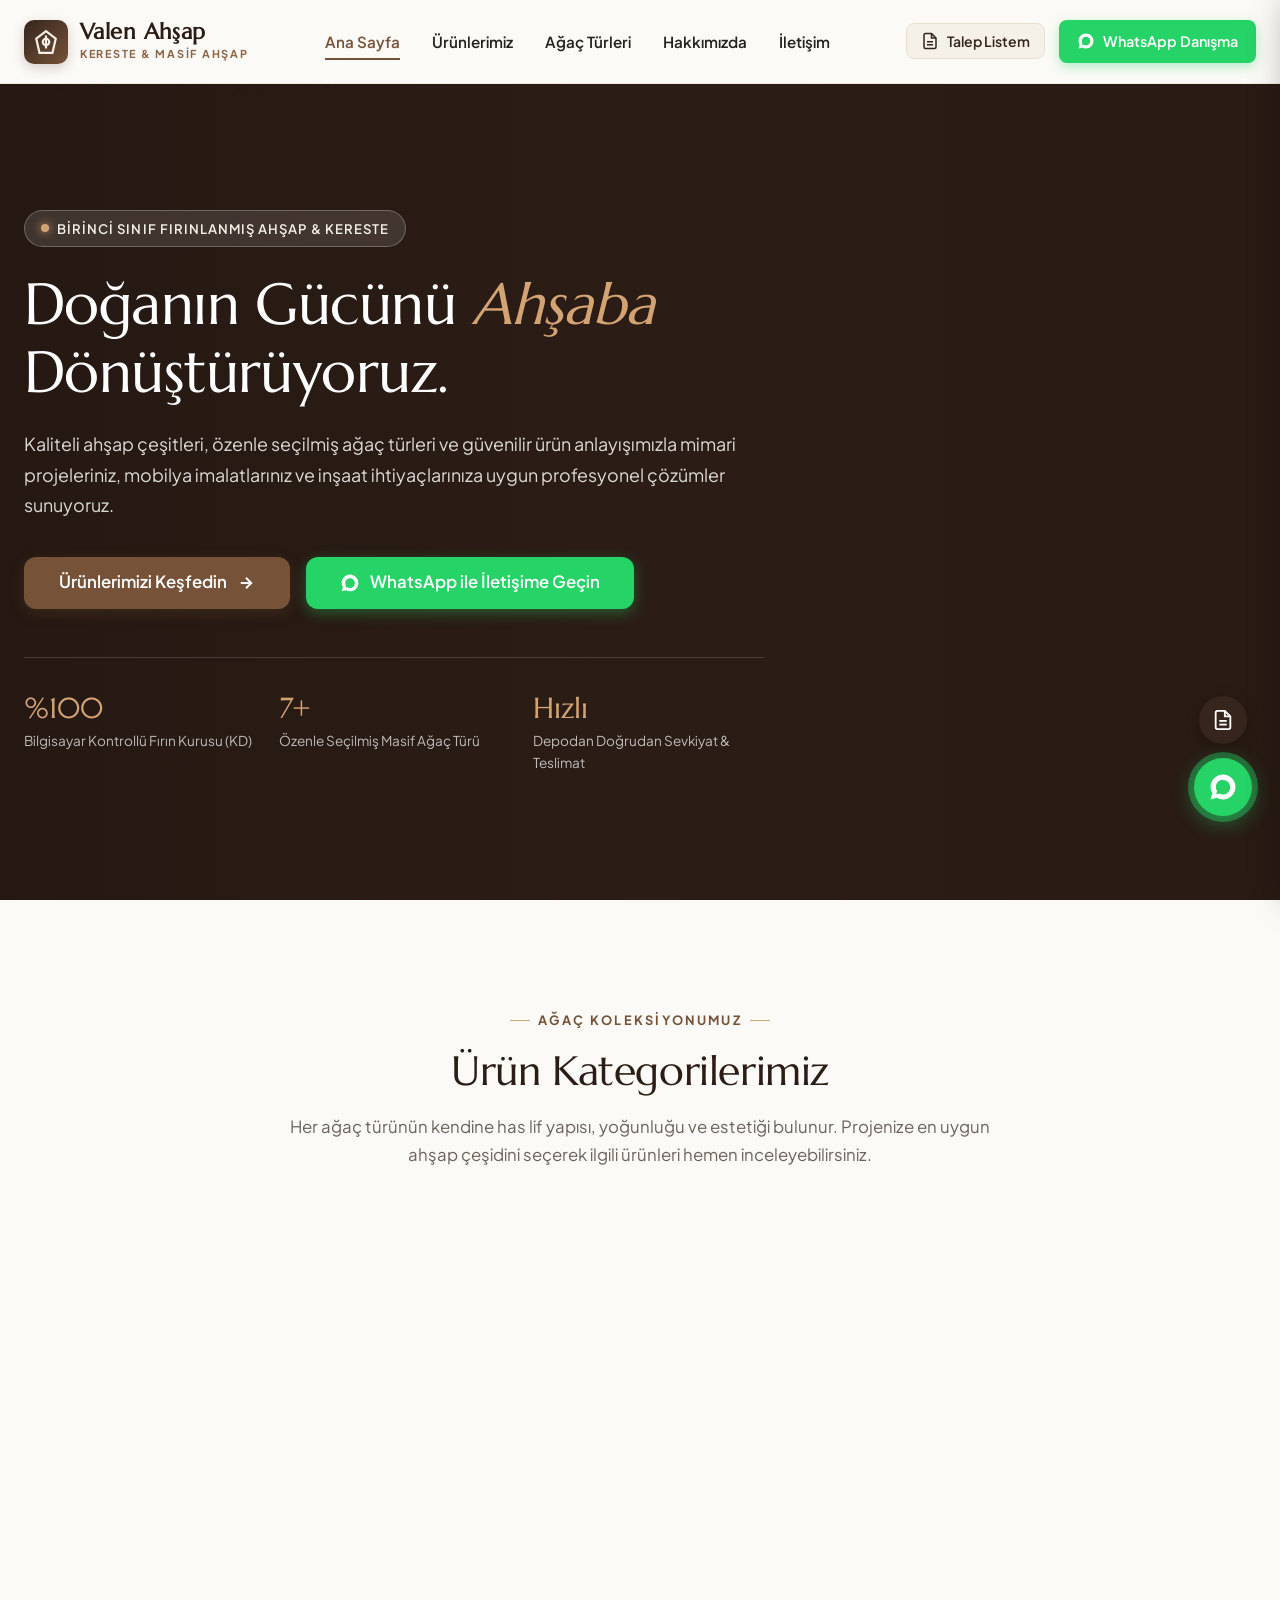
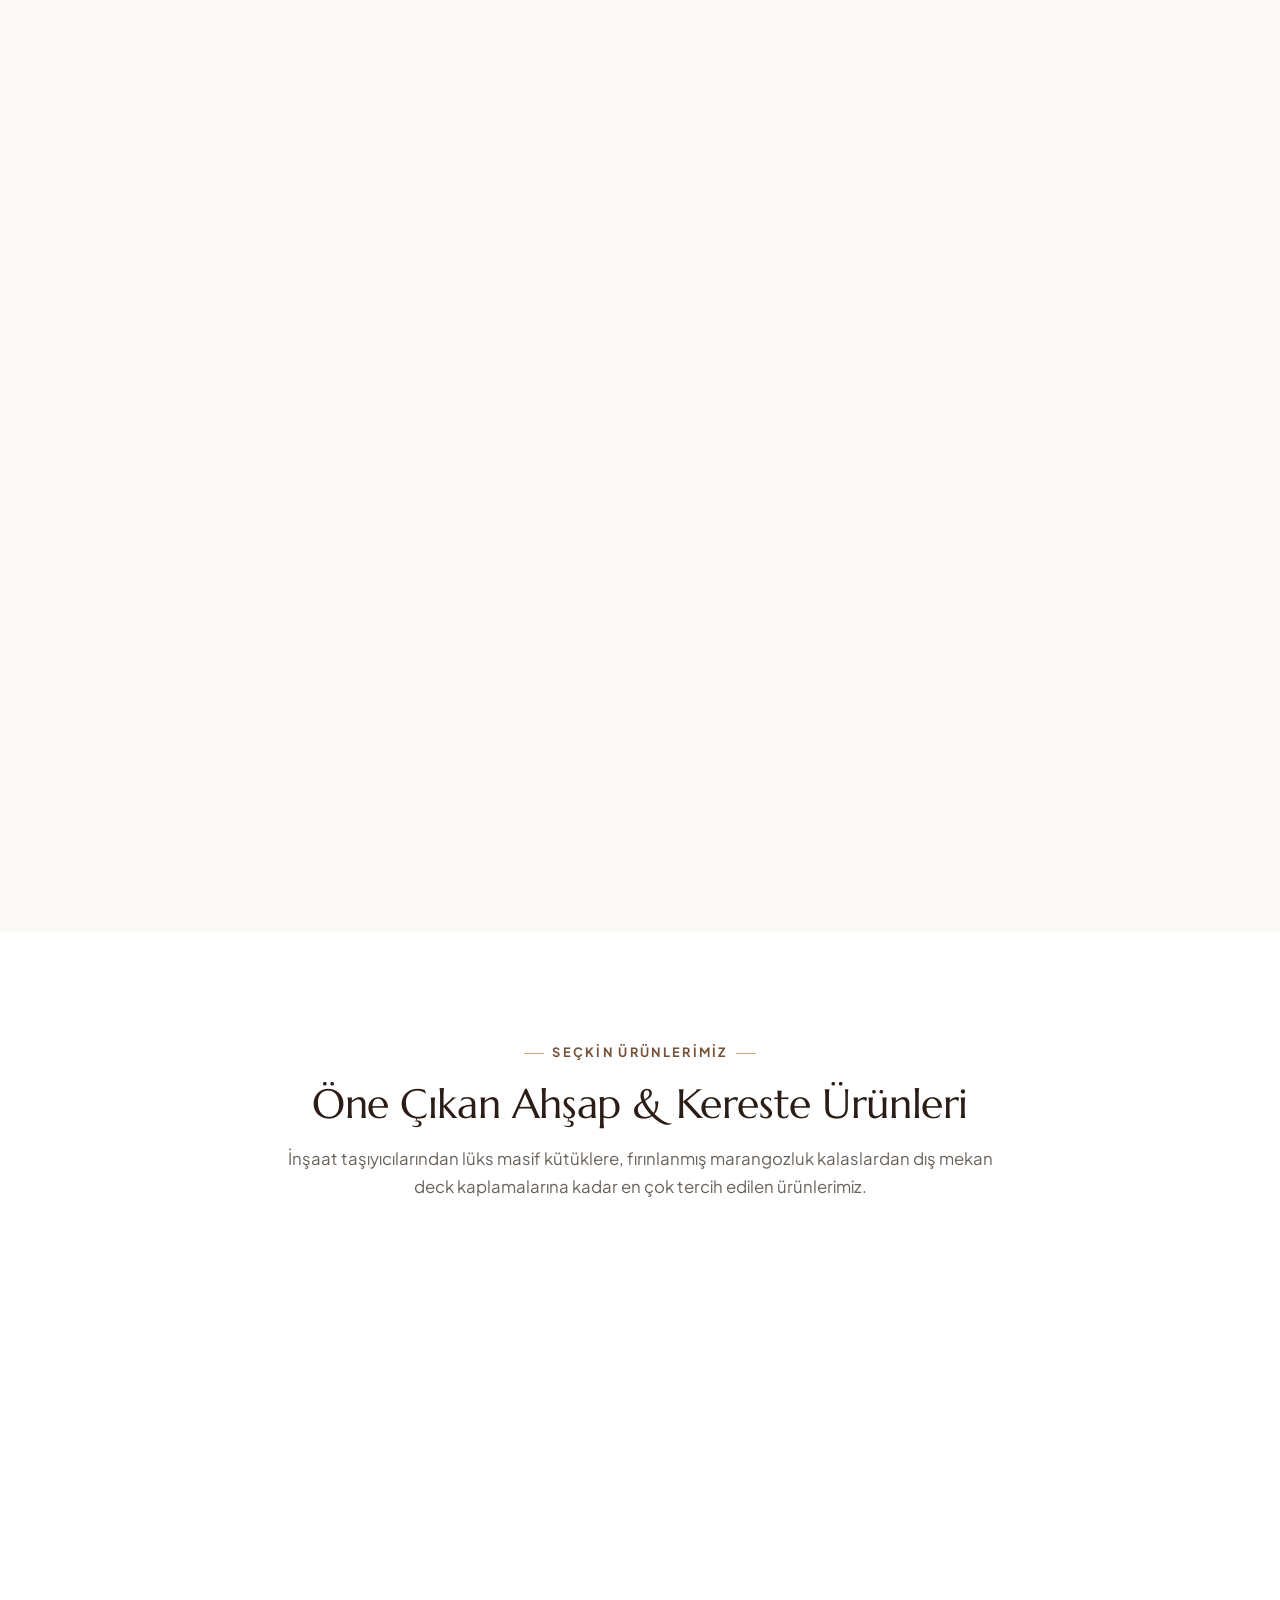
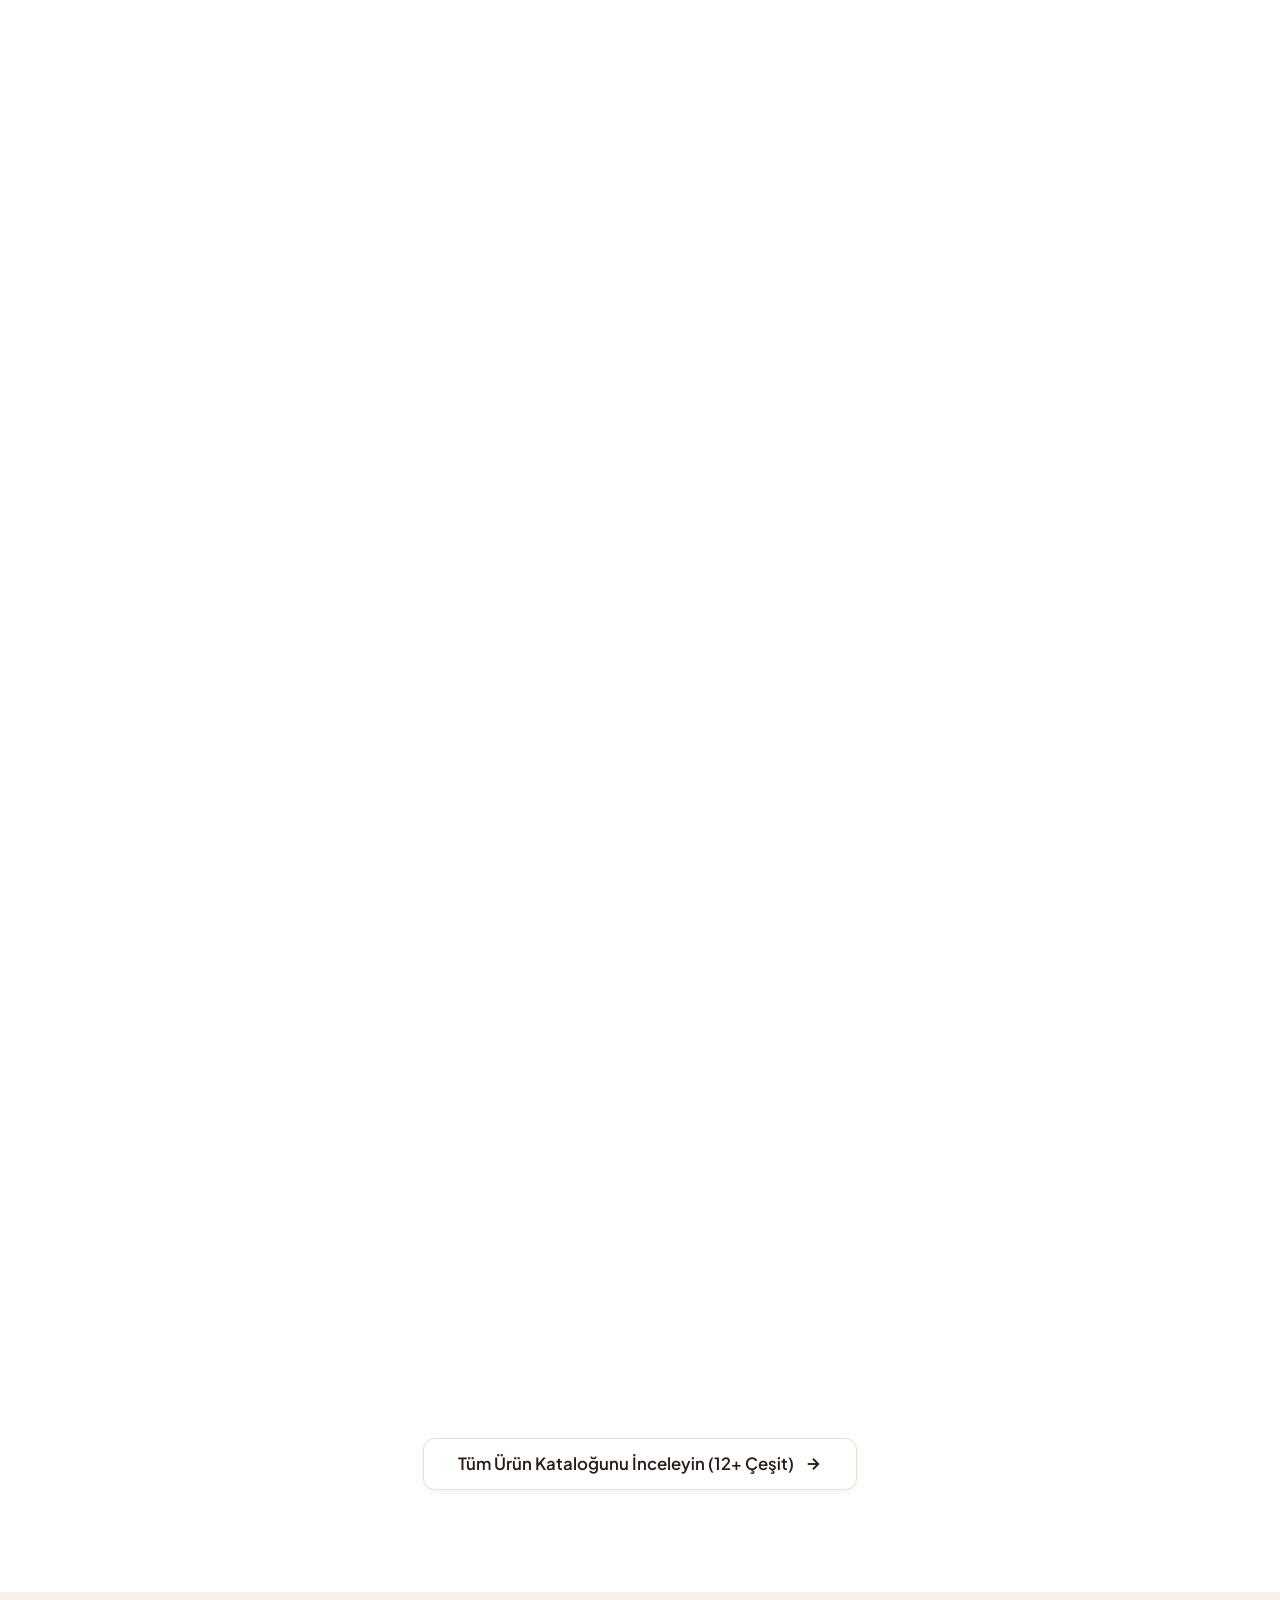
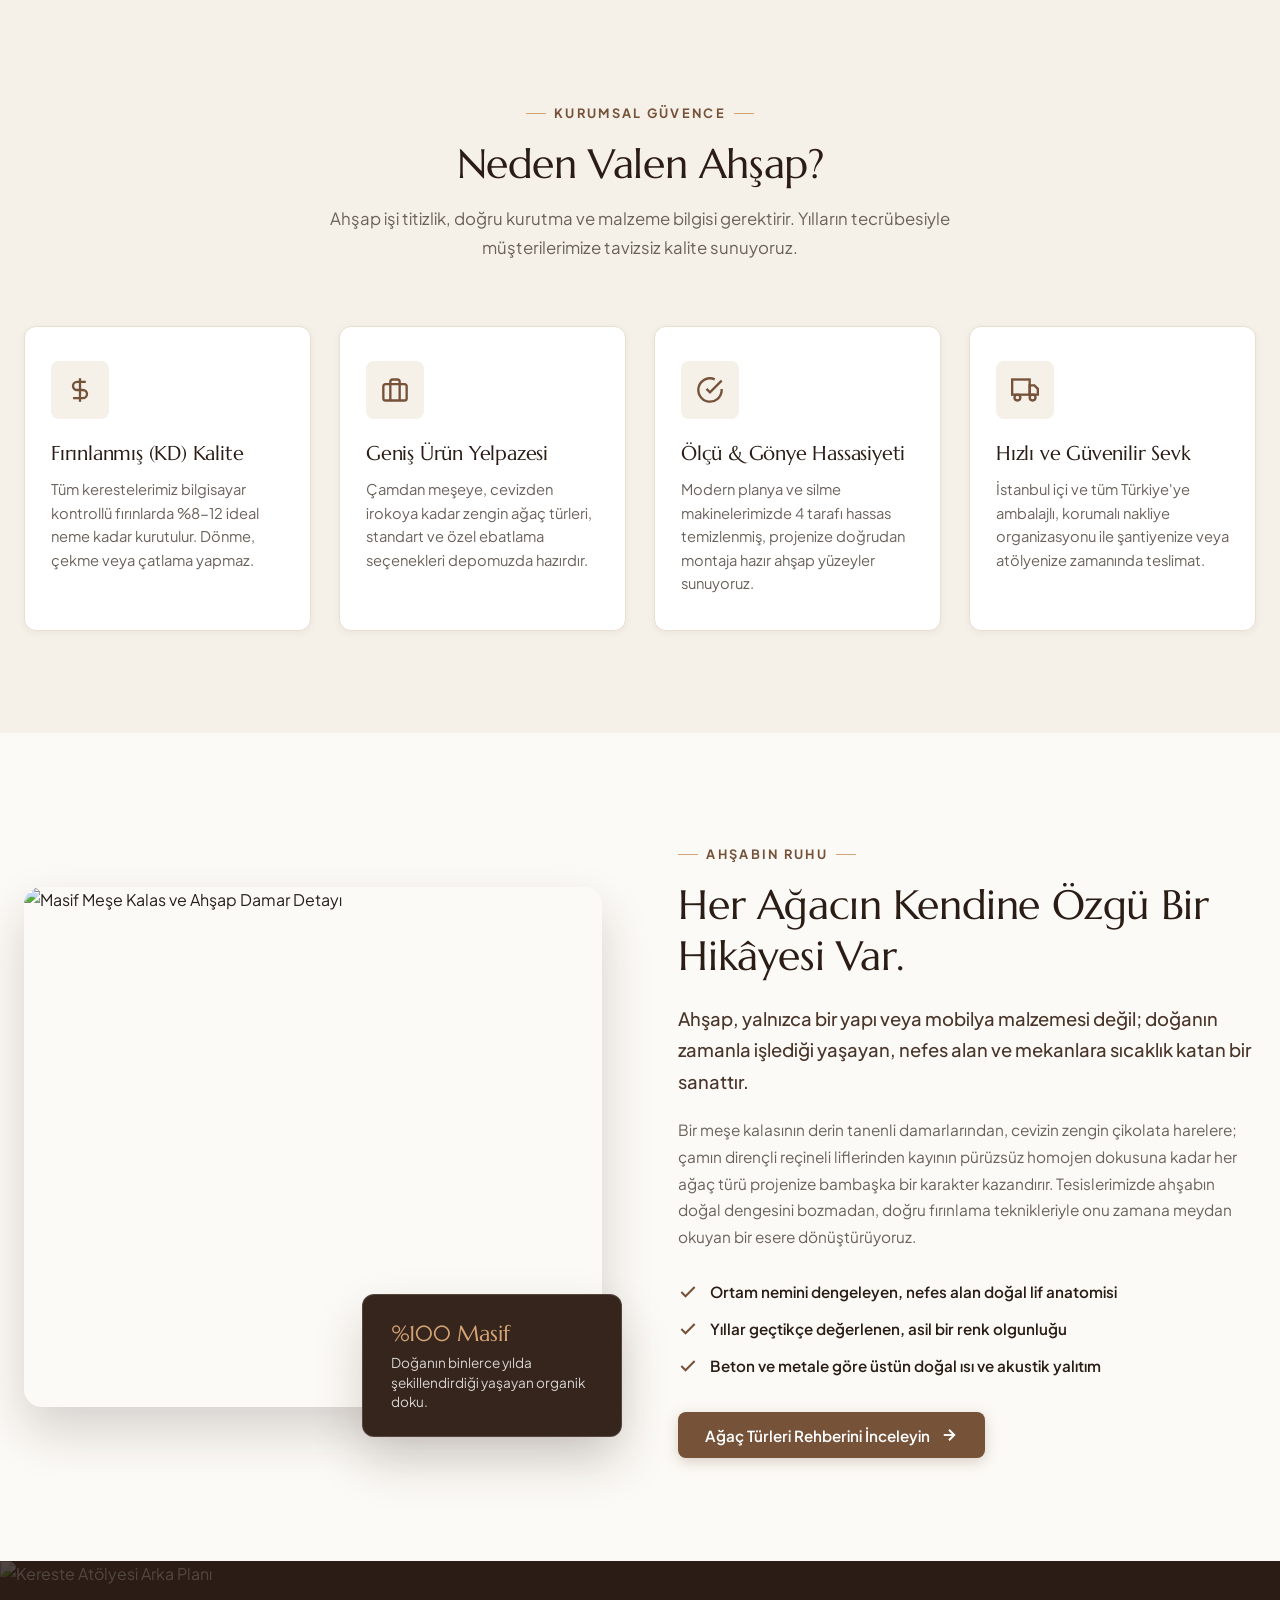
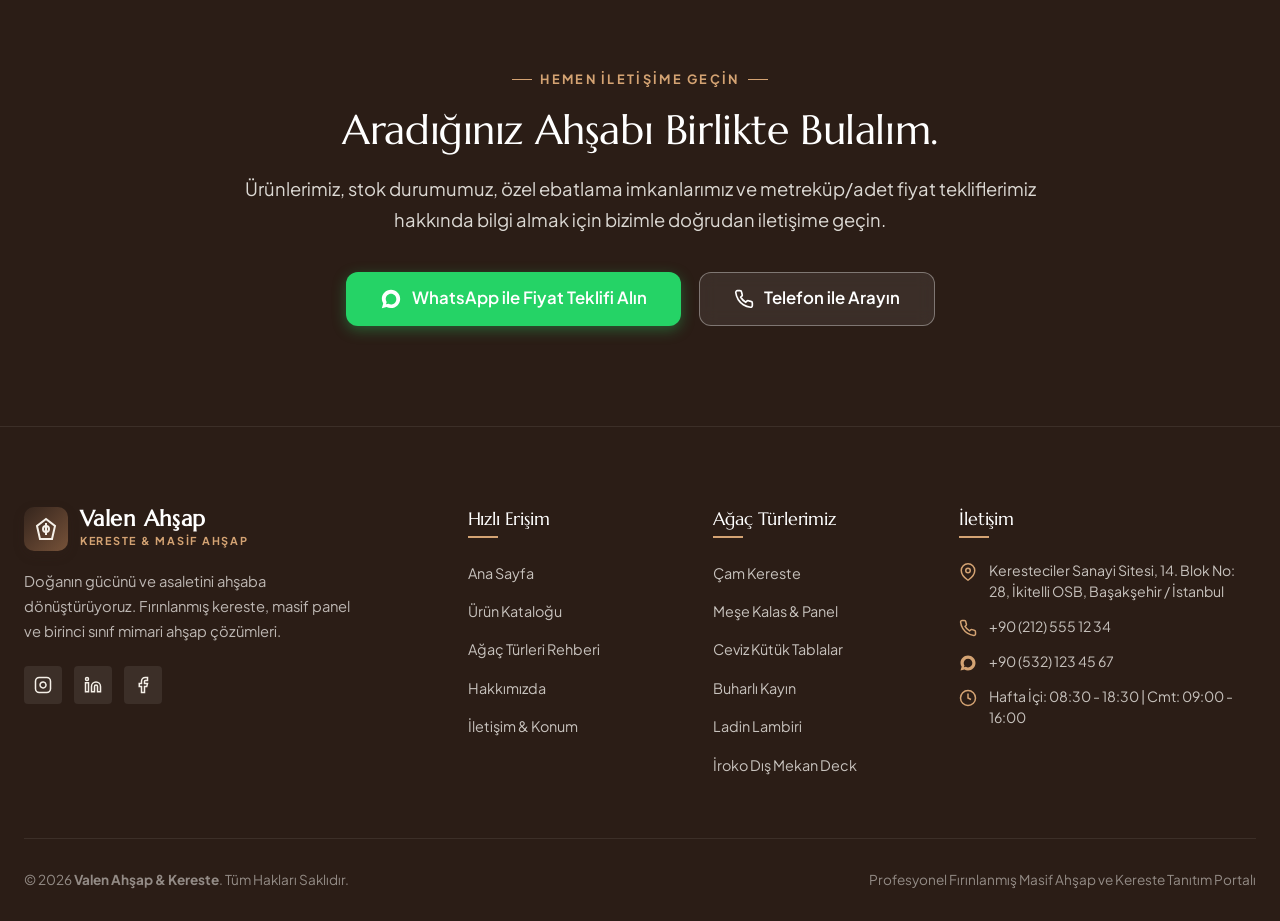
==== index.html @ 67af4379 "Add files via upload" ====
<!DOCTYPE html>
<html lang="tr">
<head>
  <meta charset="UTF-8" />
  <meta name="viewport" content="width=device-width, initial-scale=1.0" />
  <meta http-equiv="X-UA-Compatible" content="ie=edge" />

  <!-- SEO Meta Etiketleri -->
  <title>Valen Ahşap & Kereste | Fırınlanmış Kereste, Masif Panel ve Kalas Ürünleri</title>
  <meta name="description" content="Doğanın gücünü ahşaba dönüştürüyoruz. Birinci sınıf fırınlanmış çam, meşe, ceviz, kayın, gürgen ve ladin kereste çeşitleri, masif panel ve dış mekan deck ahşapları." />
  <meta name="keywords" content="kereste, ahşap, masif panel, çam kereste 5x10, meşe kalas, ceviz kütük, kayın kereste, ladin lambiri, iroko deck, fırınlanmış kereste" />
  <meta name="author" content="Valen Ahşap & Kereste" />
  <meta name="robots" content="index, follow" />
  <link rel="canonical" href="https://www.valenahsap.com/index.html" />

  <!-- Open Graph / Sosyal Medya -->
  <meta property="og:type" content="website" />
  <meta property="og:title" content="Valen Ahşap & Kereste | Profesyonel Ahşap ve Kereste Çözümleri" />
  <meta property="og:description" content="Kaliteli ahşap çeşitleri, özenle seçilmiş ağaç türleri ve güvenilir fırınlanmış kereste ürünlerimizle projelerinize değer katıyoruz." />
  <meta property="og:image" content="https://images.unsplash.com/photo-1546484396-fb3fc6f95f98?auto=format&fit=crop&w=1200&q=80" />
  <meta property="og:url" content="https://www.valenahsap.com/index.html" />
  <meta property="og:locale" content="tr_TR" />

  <!-- CSS Dosyaları -->
  <link rel="stylesheet" href="assets/css/style.css" />
  <link rel="stylesheet" href="assets/css/responsive.css" />

  <!-- Schema.org Yapısal Veri (LocalBusiness) -->
  <script type="application/ld+json">
  {
    "@context": "https://schema.org",
    "@type": "HomeAndConstructionBusiness",
    "name": "Valen Ahşap & Kereste",
    "description": "Profesyonel fırınlanmış kereste, masif panel, kütük plaka ve yapı ahşabı tedarikçisi.",
    "telephone": "+902125551234",
    "address": {
      "@type": "PostalAddress",
      "streetAddress": "Keresteciler Sanayi Sitesi, 14. Blok No: 28",
      "addressLocality": "Başakşehir",
      "addressRegion": "İstanbul",
      "postalCode": "34490",
      "addressCountry": "TR"
    },
    "openingHoursSpecification": [
      {
        "@type": "OpeningHoursSpecification",
        "dayOfWeek": ["Monday", "Tuesday", "Wednesday", "Thursday", "Friday"],
        "opens": "08:30",
        "closes": "18:30"
      },
      {
        "@type": "OpeningHoursSpecification",
        "dayOfWeek": "Saturday",
        "opens": "09:00",
        "closes": "16:00"
      }
    ],
    "priceRange": "$$"
  }
  </script>
</head>
<body>

  <!-- ==============================================================================
       ÜST GEZİNME ÇUBUĞU (HEADER & NAV)
       ============================================================================== -->
  <header class="site-header" id="site-header">
    <div class="site-container header-inner">
      
      <!-- Marka Logosu & Adı -->
      <a href="index.html" class="brand-logo-link" title="Valen Ahşap & Kereste Ana Sayfa">
        <div class="brand-icon-wrapper">
          <!-- Ahşap Halka & Ağaç Vektör Simgesi -->
          <svg width="26" height="26" viewBox="0 0 24 24" fill="none" stroke="currentColor" stroke-width="2">
            <path d="M12 2L3 9l3 13h12l3-13z"/>
            <path d="M12 6v12"/>
            <circle cx="12" cy="12" r="3"/>
          </svg>
        </div>
        <div class="brand-text-block">
          <span class="brand-title" data-config="brandShortName">Valen Ahşap</span>
          <span class="brand-subtitle">Kereste & Masif Ahşap</span>
        </div>
      </a>

      <!-- Masaüstü Menü -->
      <nav class="desktop-nav-menu" aria-label="Ana Menü">
        <a href="index.html" class="nav-link active">Ana Sayfa</a>
        <a href="urunler.html" class="nav-link">Ürünlerimiz</a>
        <a href="agac-turleri.html" class="nav-link">Ağaç Türleri</a>
        <a href="hakkimizda.html" class="nav-link">Hakkımızda</a>
        <a href="iletisim.html" class="nav-link">İletişim</a>
      </nav>

      <!-- Sağ Aksiyon Butonları -->
      <div class="header-actions-group">
        <!-- Talep Listesi / Fiyat Butonu -->
        <button class="header-quote-btn" onclick="QuoteList.openDrawer()" aria-label="Talep Listenizi Görüntüleyin" title="Talep Listesi">
          <svg width="18" height="18" viewBox="0 0 24 24" fill="none" stroke="currentColor" stroke-width="2">
            <path d="M14 2H6a2 2 0 0 0-2 2v16a2 2 0 0 0 2 2h12a2 2 0 0 0 2-2V8z"></path>
            <polyline points="14 2 14 8 20 8"></polyline>
            <line x1="16" y1="13" x2="8" y2="13"></line>
            <line x1="16" y1="17" x2="8" y2="17"></line>
          </svg>
          <span>Talep Listem</span>
          <span class="quote-badge-count" style="display: none;">0</span>
        </button>

        <!-- WhatsApp İletişim Butonu -->
        <a href="#" class="header-whatsapp-btn" data-config="whatsappLink" title="WhatsApp ile İletişime Geçin">
          <svg width="18" height="18" viewBox="0 0 24 24" fill="currentColor">
            <path d="M12.031 6.172c-3.181 0-5.767 2.586-5.768 5.766-.001 1.298.38 2.27 1.019 3.287l-.711 2.598 2.664-.698c.99.54 1.766.793 2.796.793 3.181 0 5.767-2.586 5.768-5.766 0-3.18-2.587-5.766-5.768-5.766zm9.969 5.766c0 5.518-4.482 10-10 10-1.748 0-3.385-.45-4.815-1.24L2 22l1.507-5.074A9.957 9.957 0 0 1 2 11.938c0-5.518 4.482-10 10-10s10 4.482 10 10z"/>
          </svg>
          <span>WhatsApp Danışma</span>
        </a>

        <!-- Mobil Menü Açıcı (Hamburger) -->
        <button class="hamburger-btn" aria-label="Menüyü Aç" aria-expanded="false">
          <span class="hamburger-line"></span>
          <span class="hamburger-line"></span>
          <span class="hamburger-line"></span>
        </button>
      </div>

    </div>
  </header>

  <!-- Mobil Menü Çekmecesi & Karartma -->
  <div id="mobile-nav-overlay" class="mobile-nav-overlay"></div>
  <aside id="mobile-navigation" class="mobile-navigation" aria-label="Mobil Gezinme">
    <div class="mobile-nav-header">
      <div class="brand-text-block">
        <span class="brand-title" data-config="brandShortName">Valen Ahşap</span>
        <span class="brand-subtitle">Kereste & Masif Ahşap</span>
      </div>
      <button class="mobile-nav-close" aria-label="Menüyü Kapat">
        <svg width="20" height="20" viewBox="0 0 24 24" fill="none" stroke="currentColor" stroke-width="2">
          <line x1="18" y1="6" x2="6" y2="18"></line>
          <line x1="6" y1="6" x2="18" y2="18"></line>
        </svg>
      </button>
    </div>

    <nav class="mobile-nav-links">
      <a href="index.html" class="mobile-nav-link active">Ana Sayfa</a>
      <a href="urunler.html" class="mobile-nav-link">Ürünlerimiz</a>
      <a href="agac-turleri.html" class="mobile-nav-link">Ağaç Türleri</a>
      <a href="hakkimizda.html" class="mobile-nav-link">Hakkımızda</a>
      <a href="iletisim.html" class="mobile-nav-link">İletişim</a>
    </nav>

    <div class="mobile-nav-footer">
      <button class="btn btn-secondary btn-sm" onclick="QuoteList.openDrawer()" style="width: 100%;">
        <svg width="18" height="18" viewBox="0 0 24 24" fill="none" stroke="currentColor" stroke-width="2">
          <path d="M14 2H6a2 2 0 0 0-2 2v16a2 2 0 0 0 2 2h12a2 2 0 0 0 2-2V8z"></path>
          <polyline points="14 2 14 8 20 8"></polyline>
        </svg>
        <span>Talep Listem</span>
        <span class="quote-badge-count" style="display: none;">0</span>
      </button>

      <a href="#" class="btn btn-whatsapp btn-sm" data-config="whatsappLink" style="width: 100%;">
        <svg width="18" height="18" viewBox="0 0 24 24" fill="currentColor">
          <path d="M12.031 6.172c-3.181 0-5.767 2.586-5.768 5.766-.001 1.298.38 2.27 1.019 3.287l-.711 2.598 2.664-.698c.99.54 1.766.793 2.796.793 3.181 0 5.767-2.586 5.768-5.766 0-3.18-2.587-5.766-5.768-5.766zm9.969 5.766c0 5.518-4.482 10-10 10-1.748 0-3.385-.45-4.815-1.24L2 22l1.507-5.074A9.957 9.957 0 0 1 2 11.938c0-5.518 4.482-10 10-10s10 4.482 10 10z"/>
        </svg>
        <span>WhatsApp İletişim</span>
      </a>
    </div>
  </aside>

  <!-- ==============================================================================
       HERO BÖLÜMÜ
       ============================================================================== -->
  <section class="hero-section" id="hero">
    <div class="hero-bg-layer">
      <!-- Kaliteli Doğal Orman ve Kereste Dokusu -->
      <img src="https://images.unsplash.com/photo-1513836279014-a89f7a76ae86?auto=format&fit=crop&w=2000&q=85" 
           alt="Valen Ahşap ve Kereste Doğal Ağaç Dokusu" 
           class="hero-bg-image" />
      <div class="hero-overlay-gradient"></div>
    </div>

    <div class="site-container">
      <div class="hero-content reveal-on-scroll">
        
        <div class="hero-badge">
          <span class="hero-badge-dot"></span>
          <span>Birinci Sınıf Fırınlanmış Ahşap & Kereste</span>
        </div>

        <h1 class="hero-title">
          Doğanın Gücünü <span>Ahşaba</span> Dönüştürüyoruz.
        </h1>

        <p class="hero-description">
          Kaliteli ahşap çeşitleri, özenle seçilmiş ağaç türleri ve güvenilir ürün anlayışımızla mimari projeleriniz, mobilya imalatlarınız ve inşaat ihtiyaçlarınıza uygun profesyonel çözümler sunuyoruz.
        </p>

        <div class="hero-cta-group">
          <a href="urunler.html" class="btn btn-primary btn-lg">
            <span>Ürünlerimizi Keşfedin</span>
            <svg width="18" height="18" viewBox="0 0 24 24" fill="none" stroke="currentColor" stroke-width="2.5">
              <line x1="5" y1="12" x2="19" y2="12"></line>
              <polyline points="12 5 19 12 12 19"></polyline>
            </svg>
          </a>

          <a href="#" class="btn btn-whatsapp btn-lg" data-config="whatsappLink">
            <svg width="20" height="20" viewBox="0 0 24 24" fill="currentColor">
              <path d="M12.031 6.172c-3.181 0-5.767 2.586-5.768 5.766-.001 1.298.38 2.27 1.019 3.287l-.711 2.598 2.664-.698c.99.54 1.766.793 2.796.793 3.181 0 5.767-2.586 5.768-5.766 0-3.18-2.587-5.766-5.768-5.766zm9.969 5.766c0 5.518-4.482 10-10 10-1.748 0-3.385-.45-4.815-1.24L2 22l1.507-5.074A9.957 9.957 0 0 1 2 11.938c0-5.518 4.482-10 10-10s10 4.482 10 10z"/>
            </svg>
            <span>WhatsApp ile İletişime Geçin</span>
          </a>
        </div>

        <!-- Rakamlarla Güven -->
        <div class="hero-stats-row">
          <div class="hero-stat-item">
            <h4>%100</h4>
            <p>Bilgisayar Kontrollü Fırın Kurusu (KD)</p>
          </div>
          <div class="hero-stat-item">
            <h4>7+</h4>
            <p>Özenle Seçilmiş Masif Ağaç Türü</p>
          </div>
          <div class="hero-stat-item">
            <h4>Hızlı</h4>
            <p>Depodan Doğrudan Sevkiyat & Teslimat</p>
          </div>
        </div>

      </div>
    </div>
  </section>

  <!-- ==============================================================================
       KATEGORİLERİMİZ (AĞAÇ TÜRLERİ VE ÜRÜN KATEGORİLERİ)
       ============================================================================== -->
  <section class="section-padding" id="kategoriler">
    <div class="site-container">
      
      <div class="section-header-center reveal-on-scroll">
        <span class="eyebrow-tag">Ağaç Koleksiyonumuz</span>
        <h2 class="section-title">Ürün Kategorilerimiz</h2>
        <p class="section-subtitle">
          Her ağaç türünün kendine has lif yapısı, yoğunluğu ve estetiği bulunur. Projenize en uygun ahşap çeşidini seçerek ilgili ürünleri hemen inceleyebilirsiniz.
        </p>
      </div>

      <div class="categories-grid" id="homepage-categories-grid">
        <!-- JS ile WOOD_CATEGORIES verisinden yüklenecek -->
      </div>

    </div>
  </section>

  <!-- ==============================================================================
       ÖNE ÇIKAN ÜRÜNLER (FEATURED PRODUCTS)
       ============================================================================== -->
  <section class="section-padding" style="background-color: var(--color-white);" id="one-cikanlar">
    <div class="site-container">
      
      <div class="section-header-center reveal-on-scroll">
        <span class="eyebrow-tag">Seçkin Ürünlerimiz</span>
        <h2 class="section-title">Öne Çıkan Ahşap & Kereste Ürünleri</h2>
        <p class="section-subtitle">
          İnşaat taşıyıcılarından lüks masif kütüklere, fırınlanmış marangozluk kalaslardan dış mekan deck kaplamalarına kadar en çok tercih edilen ürünlerimiz.
        </p>
      </div>

      <div class="products-grid" id="homepage-featured-products-grid">
        <!-- JS ile WOOD_PRODUCTS.filter(p => p.featured) verisinden yüklenecek -->
      </div>

      <div class="text-center" style="margin-top: 48px; text-align: center;">
        <a href="urunler.html" class="btn btn-secondary btn-lg">
          <span>Tüm Ürün Kataloğunu İnceleyin (12+ Çeşit)</span>
          <svg width="18" height="18" viewBox="0 0 24 24" fill="none" stroke="currentColor" stroke-width="2.5">
            <line x1="5" y1="12" x2="19" y2="12"></line>
            <polyline points="12 5 19 12 12 19"></polyline>
          </svg>
        </a>
      </div>

    </div>
  </section>

  <!-- ==============================================================================
       NEDEN BİZİ TERCİH ETMELİSİNİZ? (GÜVEN VE KURUMSAL STANDARTLAR)
       ============================================================================== -->
  <section class="section-padding why-us-section" id="neden-biz">
    <div class="site-container">
      
      <div class="section-header-center reveal-on-scroll">
        <span class="eyebrow-tag">Kurumsal Güvence</span>
        <h2 class="section-title">Neden Valen Ahşap?</h2>
        <p class="section-subtitle">
          Ahşap işi titizlik, doğru kurutma ve malzeme bilgisi gerektirir. Yılların tecrübesiyle müşterilerimize tavizsiz kalite sunuyoruz.
        </p>
      </div>

      <div class="features-grid">
        
        <!-- Avantaj 1 -->
        <div class="feature-card reveal-on-scroll">
          <div class="feature-icon-box">
            <svg width="28" height="28" viewBox="0 0 24 24" fill="none" stroke="currentColor" stroke-width="2">
              <path d="M12 2v20M17 5H9.5a3.5 3.5 0 0 0 0 7h5a3.5 3.5 0 0 1 0 7H6"/>
            </svg>
          </div>
          <h3 class="feature-title">Fırınlanmış (KD) Kalite</h3>
          <p class="feature-desc">
            Tüm kerestelerimiz bilgisayar kontrollü fırınlarda %8-12 ideal neme kadar kurutulur. Dönme, çekme veya çatlama yapmaz.
          </p>
        </div>

        <!-- Avantaj 2 -->
        <div class="feature-card reveal-on-scroll">
          <div class="feature-icon-box">
            <svg width="28" height="28" viewBox="0 0 24 24" fill="none" stroke="currentColor" stroke-width="2">
              <rect x="2" y="7" width="20" height="14" rx="2" ry="2"></rect>
              <path d="M16 21V5a2 2 0 0 0-2-2h-4a2 2 0 0 0-2 2v16"></path>
            </svg>
          </div>
          <h3 class="feature-title">Geniş Ürün Yelpazesi</h3>
          <p class="feature-desc">
            Çamdan meşeye, cevizden irokoya kadar zengin ağaç türleri, standart ve özel ebatlama seçenekleri depomuzda hazırdır.
          </p>
        </div>

        <!-- Avantaj 3 -->
        <div class="feature-card reveal-on-scroll">
          <div class="feature-icon-box">
            <svg width="28" height="28" viewBox="0 0 24 24" fill="none" stroke="currentColor" stroke-width="2">
              <path d="M22 11.08V12a10 10 0 1 1-5.93-9.14"></path>
              <polyline points="22 4 12 14.01 9 11.01"></polyline>
            </svg>
          </div>
          <h3 class="feature-title">Ölçü & Gönye Hassasiyeti</h3>
          <p class="feature-desc">
            Modern planya ve silme makinelerimizde 4 tarafı hassas temizlenmiş, projenize doğrudan montaja hazır ahşap yüzeyler sunuyoruz.
          </p>
        </div>

        <!-- Avantaj 4 -->
        <div class="feature-card reveal-on-scroll">
          <div class="feature-icon-box">
            <svg width="28" height="28" viewBox="0 0 24 24" fill="none" stroke="currentColor" stroke-width="2">
              <rect x="1" y="3" width="15" height="13"></rect>
              <polygon points="16 8 20 8 23 11 23 16 16 16 16 8"></polygon>
              <circle cx="5.5" cy="18.5" r="2.5"></circle>
              <circle cx="18.5" cy="18.5" r="2.5"></circle>
            </svg>
          </div>
          <h3 class="feature-title">Hızlı ve Güvenilir Sevk</h3>
          <p class="feature-desc">
            İstanbul içi ve tüm Türkiye'ye ambalajlı, korumalı nakliye organizasyonu ile şantiyenize veya atölyenize zamanında teslimat.
          </p>
        </div>

      </div>

    </div>
  </section>

  <!-- ==============================================================================
       AHŞABIN DOĞALLIĞI (HİKAYE & DOĞAL DOKU BÖLÜMÜ)
       ============================================================================== -->
  <section class="section-padding" id="ahsap-dogalligi">
    <div class="site-container">
      
      <div class="nature-story-grid">
        
        <!-- Sol: Büyük Görsel & Rozet -->
        <div class="story-media-wrap reveal-on-scroll">
          <img src="https://images.unsplash.com/photo-1542456510-4710d436c4f2?auto=format&fit=crop&w=1200&q=80" 
               alt="Masif Meşe Kalas ve Ahşap Damar Detayı" 
               class="story-main-img" />
          
          <div class="story-floating-card">
            <h5>%100 Masif</h5>
            <p>Doğanın binlerce yılda şekillendirdiği yaşayan organik doku.</p>
          </div>
        </div>

        <!-- Sağ: Anlatı & Kontrol Listesi -->
        <div class="story-content reveal-on-scroll">
          <span class="eyebrow-tag">Ahşabın Ruhu</span>
          <h2>Her Ağacın Kendine Özgü Bir Hikâyesi Var.</h2>
          
          <p class="story-lead-text">
            Ahşap, yalnızca bir yapı veya mobilya malzemesi değil; doğanın zamanla işlediği yaşayan, nefes alan ve mekanlara sıcaklık katan bir sanattır.
          </p>

          <p class="story-body-text">
            Bir meşe kalasının derin tanenli damarlarından, cevizin zengin çikolata harelere; çamın dirençli reçineli liflerinden kayının pürüzsüz homojen dokusuna kadar her ağaç türü projenize bambaşka bir karakter kazandırır. Tesislerimizde ahşabın doğal dengesini bozmadan, doğru fırınlama teknikleriyle onu zamana meydan okuyan bir esere dönüştürüyoruz.
          </p>

          <div class="story-checklist">
            <div class="story-check-item">
              <svg width="20" height="20" viewBox="0 0 24 24" fill="none" stroke="currentColor" stroke-width="2.5">
                <polyline points="20 6 9 17 4 12"></polyline>
              </svg>
              <span>Ortam nemini dengeleyen, nefes alan doğal lif anatomisi</span>
            </div>
            <div class="story-check-item">
              <svg width="20" height="20" viewBox="0 0 24 24" fill="none" stroke="currentColor" stroke-width="2.5">
                <polyline points="20 6 9 17 4 12"></polyline>
              </svg>
              <span>Yıllar geçtikçe değerlenen, asil bir renk olgunluğu</span>
            </div>
            <div class="story-check-item">
              <svg width="20" height="20" viewBox="0 0 24 24" fill="none" stroke="currentColor" stroke-width="2.5">
                <polyline points="20 6 9 17 4 12"></polyline>
              </svg>
              <span>Beton ve metale göre üstün doğal ısı ve akustik yalıtım</span>
            </div>
          </div>

          <a href="agac-turleri.html" class="btn btn-primary">
            <span>Ağaç Türleri Rehberini İnceleyin</span>
            <svg width="18" height="18" viewBox="0 0 24 24" fill="none" stroke="currentColor" stroke-width="2.5">
              <line x1="5" y1="12" x2="19" y2="12"></line>
              <polyline points="12 5 19 12 12 19"></polyline>
            </svg>
          </a>
        </div>

      </div>

    </div>
  </section>

  <!-- ==============================================================================
       İLETİŞİM ÇAĞRISI (CTA BANNER)
       ============================================================================== -->
  <section class="cta-banner-section" id="iletisim-cagrisi">
    <img src="https://images.unsplash.com/photo-1513836279014-a89f7a76ae86?auto=format&fit=crop&w=1600&q=80" 
         alt="Kereste Atölyesi Arka Planı" 
         class="cta-bg-texture" />

    <div class="site-container">
      <div class="cta-inner-card reveal-on-scroll">
        <span class="eyebrow-tag" style="color: var(--color-wood-amber);">Hemen İletişime Geçin</span>
        <h2 class="cta-title">Aradığınız Ahşabı Birlikte Bulalım.</h2>
        <p class="cta-desc">
          Ürünlerimiz, stok durumumuz, özel ebatlama imkanlarımız ve metreküp/adet fiyat tekliflerimiz hakkında bilgi almak için bizimle doğrudan iletişime geçin.
        </p>

        <div class="cta-buttons-group">
          <a href="#" class="btn btn-whatsapp btn-lg" data-config="whatsappLink">
            <svg width="22" height="22" viewBox="0 0 24 24" fill="currentColor">
              <path d="M12.031 6.172c-3.181 0-5.767 2.586-5.768 5.766-.001 1.298.38 2.27 1.019 3.287l-.711 2.598 2.664-.698c.99.54 1.766.793 2.796.793 3.181 0 5.767-2.586 5.768-5.766 0-3.18-2.587-5.766-5.768-5.766zm9.969 5.766c0 5.518-4.482 10-10 10-1.748 0-3.385-.45-4.815-1.24L2 22l1.507-5.074A9.957 9.957 0 0 1 2 11.938c0-5.518 4.482-10 10-10s10 4.482 10 10z"/>
            </svg>
            <span>WhatsApp ile Fiyat Teklifi Alın</span>
          </a>

          <a href="tel:+902125551234" class="btn btn-outline-white btn-lg" data-config="phoneLink">
            <svg width="20" height="20" viewBox="0 0 24 24" fill="none" stroke="currentColor" stroke-width="2">
              <path d="M22 16.92v3a2 2 0 0 1-2.18 2 19.79 19.79 0 0 1-8.63-3.07 19.5 19.5 0 0 1-6-6 19.79 19.79 0 0 1-3.07-8.67A2 2 0 0 1 4.11 2h3a2 2 0 0 1 2 1.72 12.84 12.84 0 0 0 .7 2.81 2 2 0 0 1-.45 2.11L8.09 9.91a16 16 0 0 0 6 6l1.27-1.27a2 2 0 0 1 2.11-.45 12.84 12.84 0 0 0 2.81.7A2 2 0 0 1 22 16.92z"></path>
            </svg>
            <span>Telefon ile Arayın</span>
          </a>
        </div>
      </div>
    </div>
  </section>

  <!-- ==============================================================================
       SİTE ALT BİLGİSİ (FOOTER)
       ============================================================================== -->
  <footer class="site-footer">
    <div class="site-container">
      
      <div class="footer-top-grid">
        
        <!-- Sütun 1: Marka & Açıklama -->
        <div class="footer-brand-col">
          <div class="brand-logo-link">
            <div class="brand-icon-wrapper">
              <svg width="24" height="24" viewBox="0 0 24 24" fill="none" stroke="currentColor" stroke-width="2">
                <path d="M12 2L3 9l3 13h12l3-13z"/>
                <path d="M12 6v12"/>
                <circle cx="12" cy="12" r="3"/>
              </svg>
            </div>
            <div class="brand-text-block">
              <span class="brand-title" style="color: var(--color-white);" data-config="brandShortName">Valen Ahşap</span>
              <span class="brand-subtitle" style="color: var(--color-wood-amber);">Kereste & Masif Ahşap</span>
            </div>
          </div>

          <p>
            Doğanın gücünü ve asaletini ahşaba dönüştürüyoruz. Fırınlanmış kereste, masif panel ve birinci sınıf mimari ahşap çözümleri.
          </p>

          <div class="footer-social-links">
            <a href="https://instagram.com" target="_blank" rel="noopener noreferrer" class="social-icon-btn" aria-label="Instagram">
              <svg width="18" height="18" viewBox="0 0 24 24" fill="none" stroke="currentColor" stroke-width="2">
                <rect x="2" y="2" width="20" height="20" rx="5" ry="5"></rect>
                <path d="M16 11.37A4 4 0 1 1 12.63 8 4 4 0 0 1 16 11.37z"></path>
                <line x1="17.5" y1="6.5" x2="17.51" y2="6.5"></line>
              </svg>
            </a>
            <a href="https://linkedin.com" target="_blank" rel="noopener noreferrer" class="social-icon-btn" aria-label="LinkedIn">
              <svg width="18" height="18" viewBox="0 0 24 24" fill="none" stroke="currentColor" stroke-width="2">
                <path d="M16 8a6 6 0 0 1 6 6v7h-4v-7a2 2 0 0 0-2-2 2 2 0 0 0-2 2v7h-4v-7a6 6 0 0 1 6-6z"></path>
                <rect x="2" y="9" width="4" height="12"></rect>
                <circle cx="4" cy="4" r="2"></circle>
              </svg>
            </a>
            <a href="https://facebook.com" target="_blank" rel="noopener noreferrer" class="social-icon-btn" aria-label="Facebook">
              <svg width="18" height="18" viewBox="0 0 24 24" fill="none" stroke="currentColor" stroke-width="2">
                <path d="M18 2h-3a5 5 0 0 0-5 5v3H7v4h3v8h4v-8h3l1-4h-4V7a1 1 0 0 1 1-1h3z"></path>
              </svg>
            </a>
          </div>
        </div>

        <!-- Sütun 2: Hızlı Bağlantılar -->
        <div>
          <h4 class="footer-heading">Hızlı Erişim</h4>
          <ul class="footer-nav-list">
            <li><a href="index.html">Ana Sayfa</a></li>
            <li><a href="urunler.html">Ürün Kataloğu</a></li>
            <li><a href="agac-turleri.html">Ağaç Türleri Rehberi</a></li>
            <li><a href="hakkimizda.html">Hakkımızda</a></li>
            <li><a href="iletisim.html">İletişim & Konum</a></li>
          </ul>
        </div>

        <!-- Sütun 3: Ağaç Çeşitleri -->
        <div>
          <h4 class="footer-heading">Ağaç Türlerimiz</h4>
          <ul class="footer-nav-list">
            <li><a href="urunler.html?kategori=cam">Çam Kereste</a></li>
            <li><a href="urunler.html?kategori=mese">Meşe Kalas & Panel</a></li>
            <li><a href="urunler.html?kategori=ceviz">Ceviz Kütük Tablalar</a></li>
            <li><a href="urunler.html?kategori=kayin">Buharlı Kayın</a></li>
            <li><a href="urunler.html?kategori=ladin">Ladin Lambiri</a></li>
            <li><a href="urunler.html?kategori=iroko">İroko Dış Mekan Deck</a></li>
          </ul>
        </div>

        <!-- Sütun 4: İletişim Bilgileri -->
        <div>
          <h4 class="footer-heading">İletişim</h4>
          <div class="footer-contact-info">
            <div class="footer-contact-item">
              <svg width="18" height="18" viewBox="0 0 24 24" fill="none" stroke="currentColor" stroke-width="2">
                <path d="M21 10c0 7-9 13-9 13s-9-6-9-13a9 9 0 0 1 18 0z"></path>
                <circle cx="12" cy="10" r="3"></circle>
              </svg>
              <span data-config="address">Keresteciler Sanayi Sitesi, 14. Blok No: 28, Başakşehir / İstanbul</span>
            </div>

            <div class="footer-contact-item">
              <svg width="18" height="18" viewBox="0 0 24 24" fill="none" stroke="currentColor" stroke-width="2">
                <path d="M22 16.92v3a2 2 0 0 1-2.18 2 19.79 19.79 0 0 1-8.63-3.07 19.5 19.5 0 0 1-6-6 19.79 19.79 0 0 1-3.07-8.67A2 2 0 0 1 4.11 2h3a2 2 0 0 1 2 1.72 12.84 12.84 0 0 0 .7 2.81 2 2 0 0 1-.45 2.11L8.09 9.91a16 16 0 0 0 6 6l1.27-1.27a2 2 0 0 1 2.11-.45 12.84 12.84 0 0 0 2.81.7A2 2 0 0 1 22 16.92z"></path>
              </svg>
              <a href="tel:+902125551234" data-config="phoneLink"><span data-config="phoneDisplay">+90 (212) 555 12 34</span></a>
            </div>

            <div class="footer-contact-item">
              <svg width="18" height="18" viewBox="0 0 24 24" fill="currentColor">
                <path d="M12.031 6.172c-3.181 0-5.767 2.586-5.768 5.766-.001 1.298.38 2.27 1.019 3.287l-.711 2.598 2.664-.698c.99.54 1.766.793 2.796.793 3.181 0 5.767-2.586 5.768-5.766 0-3.18-2.587-5.766-5.768-5.766zm9.969 5.766c0 5.518-4.482 10-10 10-1.748 0-3.385-.45-4.815-1.24L2 22l1.507-5.074A9.957 9.957 0 0 1 2 11.938c0-5.518 4.482-10 10-10s10 4.482 10 10z"/>
              </svg>
              <a href="#" data-config="whatsappLink"><span data-config="whatsappDisplay">+90 (532) 123 45 67</span></a>
            </div>

            <div class="footer-contact-item">
              <svg width="18" height="18" viewBox="0 0 24 24" fill="none" stroke="currentColor" stroke-width="2">
                <circle cx="12" cy="12" r="10"></circle>
                <polyline points="12 6 12 12 16 14"></polyline>
              </svg>
              <span data-config="workingHours">Hafta İçi: 08:30 - 18:30 | Cmt: 09:00 - 16:00</span>
            </div>
          </div>
        </div>

      </div>

      <!-- Alt Telif & Bildirim -->
      <div class="footer-bottom-bar">
        <div>
          © <span data-config="currentYear">2026</span> <strong data-config="brandName">Valen Ahşap & Kereste</strong>. Tüm Hakları Saklıdır.
        </div>
        <div>
          Profesyonel Fırınlanmış Masif Ahşap ve Kereste Tanıtım Portalı
        </div>
      </div>

    </div>
  </footer>

  <!-- ==============================================================================
       JAVASCRIPT MODÜLLERİ (SIRALI YÜKLEME)
       ============================================================================== -->
  <script src="assets/js/config.js"></script>
  <script src="assets/data/categories.js"></script>
  <script src="assets/data/wood-species.js"></script>
  <script src="assets/data/products.js"></script>
  <script src="assets/js/quote-list.js"></script>
  <script src="assets/js/modal.js"></script>
  <script src="assets/js/main.js"></script>

  <!-- Ana Sayfa Kategori ve Öne Çıkan Ürünleri Yükleyici Betik -->
  <script>
    document.addEventListener("DOMContentLoaded", function () {
      // 1. Kategorileri Render Et
      const catContainer = document.getElementById("homepage-categories-grid");
      if (catContainer && window.WOOD_CATEGORIES) {
        let catHtml = "";
        window.WOOD_CATEGORIES.forEach(cat => {
          catHtml += `
            <a href="urunler.html?kategori=${cat.slug}" class="category-card reveal-on-scroll" title="${cat.name} Ürünlerini Gör">
              <img src="${cat.image}" alt="${cat.name} Kereste ve Ahşap Dokusu" class="category-card-bg" loading="lazy" />
              <div class="category-card-gradient"></div>
              <div class="category-card-content">
                <span class="category-tag">${cat.hardness}</span>
                <h3 class="category-title">${cat.name}</h3>
                <p class="category-desc">${cat.shortDescription}</p>
                <span class="category-link-btn">
                  <span>Ürünleri İncele</span>
                  <svg width="16" height="16" viewBox="0 0 24 24" fill="none" stroke="currentColor" stroke-width="2.5">
                    <line x1="5" y1="12" x2="19" y2="12"></line>
                    <polyline points="12 5 19 12 12 19"></polyline>
                  </svg>
                </span>
              </div>
            </a>
          `;
        });
        catContainer.innerHTML = catHtml;
      }

      // 2. Öne Çıkan Ürünleri Render Et (featured: true olanlar)
      const featContainer = document.getElementById("homepage-featured-products-grid");
      if (featContainer && window.WOOD_PRODUCTS) {
        const featured = window.WOOD_PRODUCTS.filter(p => p.featured);
        let featHtml = "";
        featured.forEach(product => {
          const mainImg = (product.images && product.images[0] && product.images[0].url) || "";
          const firstDim = (product.dimensions && product.dimensions[0]) || "";
          const waLink = window.SITE_CONFIG.getProductWhatsAppLink(product.name, product.categoryName, firstDim);

          featHtml += `
            <article class="product-card reveal-on-scroll" data-id="${product.id}">
              <div class="product-card-media">
                ${product.badge ? `<span class="product-card-badge">${product.badge}</span>` : ""}
                <span class="product-category-pill">${product.categoryName}</span>
                <img src="${mainImg}" alt="${product.name}" loading="lazy" />
                <div class="product-card-overlay">
                  <button class="btn-card-quick-view" onclick="ProductModal.open('${product.id}')" title="Ürünü İncele">
                    <svg width="18" height="18" viewBox="0 0 24 24" fill="none" stroke="currentColor" stroke-width="2">
                      <path d="M1 12s4-8 11-8 11 8 11 8-4 8-11 8-11-8-11-8z"></path>
                      <circle cx="12" cy="12" r="3"></circle>
                    </svg>
                    Detayları Gör
                  </button>
                </div>
              </div>

              <div class="product-card-body">
                <div class="product-stock-tag">
                  <span class="stock-dot"></span>
                  <span>${product.stockStatus || 'Stokta'}</span>
                </div>

                <h3 class="product-card-title">
                  <a href="javascript:void(0)" onclick="ProductModal.open('${product.id}')">
                    ${product.name}
                  </a>
                </h3>

                <p class="product-card-desc">${product.shortDescription}</p>

                ${firstDim ? `
                  <div class="product-dim-preview">
                    <svg width="14" height="14" viewBox="0 0 24 24" fill="none" stroke="currentColor" stroke-width="2">
                      <path d="M21 3L3 21M3 3l18 18"/>
                    </svg>
                    <span>${firstDim}</span>
                  </div>
                ` : ""}

                <div class="product-price-note">
                  ${product.priceNote || "Fiyat ve stok bilgisi için iletişime geçin"}
                </div>

                <div class="product-card-actions">
                  <a href="${waLink}" target="_blank" rel="noopener noreferrer" class="btn btn-card-whatsapp" title="WhatsApp'tan Fiyat Sor">
                    <svg width="16" height="16" viewBox="0 0 24 24" fill="currentColor">
                      <path d="M12.031 6.172c-3.181 0-5.767 2.586-5.768 5.766-.001 1.298.38 2.27 1.019 3.287l-.711 2.598 2.664-.698c.99.54 1.766.793 2.796.793 3.181 0 5.767-2.586 5.768-5.766 0-3.18-2.587-5.766-5.768-5.766zm9.969 5.766c0 5.518-4.482 10-10 10-1.748 0-3.385-.45-4.815-1.24L2 22l1.507-5.074A9.957 9.957 0 0 1 2 11.938c0-5.518 4.482-10 10-10s10 4.482 10 10z"/>
                    </svg>
                    <span>Fiyat Sor</span>
                  </a>

                  <button class="btn btn-card-add-quote" onclick="QuoteList.addItem(WOOD_PRODUCTS.find(p=>p.id==='${product.id}'))" title="Talep Listeme Ekle">
                    <svg width="16" height="16" viewBox="0 0 24 24" fill="none" stroke="currentColor" stroke-width="2">
                      <line x1="12" y1="5" x2="12" y2="19"></line>
                      <line x1="5" y1="12" x2="19" y2="12"></line>
                    </svg>
                    <span>Listeye Ekle</span>
                  </button>
                </div>

              </div>
            </article>
          `;
        });
        featContainer.innerHTML = featHtml;
      }
    });
  </script>
</body>
</html>
---- assets/css/style.css ----
/**
 * ==============================================================================
 * VALEN AHŞAP & KERESTE - ANA STİL DOSYASI (STYLE.CSS)
 * ==============================================================================
 * Doğal ahşap dokuları, sıcak krem/bej zeminler ve asil koyu ceviz tonlarıyla
 * harmanlanmış birinci sınıf kurumsal ahşap web sitesi tasarım sistemi.
 */

/* ------------------------------------------------------------------------------
   1. GOOGLE FONTS & DEĞİŞKENLER (CSS CUSTOM PROPERTIES)
   ------------------------------------------------------------------------------ */
@import url('https://fonts.googleapis.com/css2?family=Marcellus&family=Plus+Jakarta+Sans:ital,wght@0,300;0,400;0,500;0,600;0,700;0,800;1,400&family=Playfair+Display:ital,wght@0,500;0,600;0,700;1,400&display=swap');

:root {
  /* Renk Paleti - Ahşap & Toprak Tonları */
  --color-walnut-dark: #2B1D16;       /* En Koyu Ceviz / Gece Ahşabı */
  --color-walnut-deep: #35251D;       /* Ana Koyu Ceviz */
  --color-walnut-medium: #4A352A;     /* Orta Koyu Ahşap */
  --color-wood-brown: #765239;        /* Ahşap Kahverengisi */
  --color-wood-warm: #8D6346;         /* Sıcak Ahşap Karamel */
  --color-wood-light: #B88E6D;        /* Açık Meşe Işıltısı */
  --color-wood-amber: #D4A373;        /* Altın Ahşap Amber */
  
  /* Arka Plan & Zemin Tonları */
  --color-cream: #F5F0E8;             /* Sıcak Krem Zemin */
  --color-beige-light: #E8DFD1;       /* Açık Bej Çizgiler & Kartlar */
  --color-beige-soft: #F9F7F3;        /* Yumuşak Fildişi Zemin */
  --color-offwhite: #FCFAF6;          /* Kırık Beyaz */
  --color-white: #FFFFFF;             /* Saf Beyaz */
  
  /* Tipografi Renkleri */
  --color-text-main: #25221F;         /* Ana Koyu Gövde Metni */
  --color-text-muted: #6B625B;        /* Yardımcı Açıklama Metni */
  --color-text-light: #8E857E;        /* Açık Gri-Ahşap Metin */
  
  /* WhatsApp & Vurgular */
  --color-whatsapp: #25D366;          /* WhatsApp Yeşili */
  --color-whatsapp-dark: #128C7E;     /* WhatsApp Koyu Yeşil */
  --color-whatsapp-glow: rgba(37, 211, 102, 0.35);

  /* Tipografi Tanımları */
  --font-serif: 'Marcellus', 'Playfair Display', Georgia, serif;
  --font-sans: 'Plus Jakarta Sans', -apple-system, BlinkMacSystemFont, 'Segoe UI', Roboto, sans-serif;
  
  /* Gölgeler & Derinlik */
  --shadow-sm: 0 2px 8px rgba(43, 29, 22, 0.05);
  --shadow-md: 0 6px 20px rgba(43, 29, 22, 0.08);
  --shadow-lg: 0 16px 36px rgba(43, 29, 22, 0.12);
  --shadow-xl: 0 24px 50px rgba(43, 29, 22, 0.18);
  --shadow-card: 0 10px 30px rgba(53, 37, 29, 0.07);

  /* Yuvarlatmalar & Geçişler */
  --radius-xs: 4px;
  --radius-sm: 8px;
  --radius-md: 12px;
  --radius-lg: 18px;
  --radius-xl: 24px;
  --radius-pill: 999px;

  --transition-fast: 0.2s cubic-bezier(0.16, 1, 0.3, 1);
  --transition-smooth: 0.35s cubic-bezier(0.16, 1, 0.3, 1);
  --transition-slow: 0.6s cubic-bezier(0.16, 1, 0.3, 1);

  /* Konteyner Genişliği */
  --container-max: 1280px;
  --header-height: 84px;
}

/* ------------------------------------------------------------------------------
   2. TEMEL SIFIRLAMA & GENEL KURALLAR
   ------------------------------------------------------------------------------ */
*, *::before, *::after {
  box-sizing: border-box;
  margin: 0;
  padding: 0;
}

html {
  font-size: 16px;
  scroll-behavior: smooth;
  -webkit-font-smoothing: antialiased;
  -moz-osx-font-smoothing: grayscale;
}

body {
  font-family: var(--font-sans);
  background-color: var(--color-offwhite);
  color: var(--color-text-main);
  line-height: 1.65;
  overflow-x: hidden;
  position: relative;
}

body.modal-open,
body.menu-open {
  overflow: hidden;
}

/* Seçim Rengi */
::selection {
  background-color: var(--color-wood-brown);
  color: var(--color-white);
}

img {
  max-width: 100%;
  height: auto;
  display: block;
  object-fit: cover;
}

a {
  color: inherit;
  text-decoration: none;
  transition: color var(--transition-fast);
}

button {
  font-family: inherit;
  cursor: pointer;
  border: none;
  background: none;
  outline: none;
}

ul, ol {
  list-style: none;
}

/* ------------------------------------------------------------------------------
   3. TİPOGRAFİ HİYERARŞİSİ
   ------------------------------------------------------------------------------ */
h1, h2, h3, h4, h5, h6 {
  font-family: var(--font-serif);
  color: var(--color-walnut-dark);
  line-height: 1.25;
  font-weight: 500;
  letter-spacing: -0.01em;
}

h1 { font-size: clamp(2.4rem, 4.5vw, 4rem); }
h2 { font-size: clamp(1.9rem, 3.2vw, 2.75rem); }
h3 { font-size: clamp(1.4rem, 2.2vw, 1.85rem); }
h4 { font-size: 1.25rem; }
h5 { font-size: 1.05rem; }

p {
  color: var(--color-text-muted);
  margin-bottom: 1rem;
}

p:last-child {
  margin-bottom: 0;
}

/* ------------------------------------------------------------------------------
   4. DÜZEN VE KONTEYNER (LAYOUT & GRID)
   ------------------------------------------------------------------------------ */
.site-container {
  width: 100%;
  max-width: var(--container-max);
  margin-left: auto;
  margin-right: auto;
  padding-left: 24px;
  padding-right: 24px;
}

.section-padding {
  padding-top: clamp(60px, 8vw, 110px);
  padding-bottom: clamp(60px, 8vw, 110px);
}

.section-padding-top {
  padding-top: clamp(60px, 8vw, 110px);
}

.section-padding-bottom {
  padding-bottom: clamp(60px, 8vw, 110px);
}

/* Bölüm Başlık Blokları */
.section-header-center {
  text-align: center;
  max-width: 720px;
  margin: 0 auto clamp(40px, 5vw, 64px);
}

.section-header-left {
  max-width: 680px;
  margin-bottom: clamp(36px, 4vw, 54px);
}

.eyebrow-tag {
  display: inline-flex;
  align-items: center;
  gap: 8px;
  font-size: 0.8rem;
  font-weight: 700;
  letter-spacing: 0.18em;
  text-transform: uppercase;
  color: var(--color-wood-brown);
  margin-bottom: 14px;
}

.eyebrow-tag::before,
.eyebrow-tag::after {
  content: "";
  display: inline-block;
  width: 20px;
  height: 1px;
  background-color: var(--color-wood-amber);
}

.section-header-center .section-title,
.section-header-left .section-title {
  margin-bottom: 16px;
}

.section-subtitle {
  font-size: 1.05rem;
  color: var(--color-text-muted);
  line-height: 1.7;
}

/* ------------------------------------------------------------------------------
   5. BUTONLAR VE AKSİYON ELEMENTLERİ
   ------------------------------------------------------------------------------ */
.btn {
  display: inline-flex;
  align-items: center;
  justify-content: center;
  gap: 10px;
  padding: 13px 26px;
  font-size: 0.95rem;
  font-weight: 600;
  border-radius: var(--radius-sm);
  transition: all var(--transition-smooth);
  text-decoration: none;
  cursor: pointer;
  line-height: 1;
  white-space: nowrap;
}

.btn-primary {
  background-color: var(--color-wood-brown);
  color: var(--color-white);
  box-shadow: 0 4px 14px rgba(118, 82, 57, 0.25);
  border: 1px solid transparent;
}

.btn-primary:hover {
  background-color: var(--color-walnut-deep);
  transform: translateY(-2px);
  box-shadow: 0 6px 18px rgba(53, 37, 29, 0.3);
  color: var(--color-white);
}

.btn-secondary {
  background-color: var(--color-white);
  color: var(--color-walnut-dark);
  border: 1px solid var(--color-beige-light);
  box-shadow: var(--shadow-sm);
}

.btn-secondary:hover {
  background-color: var(--color-cream);
  border-color: var(--color-wood-light);
  transform: translateY(-2px);
  color: var(--color-walnut-dark);
}

.btn-outline-white {
  background-color: rgba(255, 255, 255, 0.08);
  color: var(--color-white);
  border: 1px solid rgba(255, 255, 255, 0.35);
  backdrop-filter: blur(8px);
}

.btn-outline-white:hover {
  background-color: var(--color-white);
  color: var(--color-walnut-dark);
  border-color: var(--color-white);
  transform: translateY(-2px);
}

.btn-whatsapp {
  background-color: var(--color-whatsapp);
  color: var(--color-white);
  box-shadow: 0 4px 14px var(--color-whatsapp-glow);
}

.btn-whatsapp:hover {
  background-color: var(--color-whatsapp-dark);
  transform: translateY(-2px);
  box-shadow: 0 6px 18px rgba(18, 140, 126, 0.4);
  color: var(--color-white);
}

.btn-sm {
  padding: 9px 18px;
  font-size: 0.85rem;
}

.btn-lg {
  padding: 16px 34px;
  font-size: 1.05rem;
  border-radius: var(--radius-md);
}

/* ------------------------------------------------------------------------------
   6. ÜST BİLGİ & NAVİGASYON (HEADER & NAV)
   ------------------------------------------------------------------------------ */
.site-header {
  position: fixed;
  top: 0;
  left: 0;
  right: 0;
  z-index: 1000;
  height: var(--header-height);
  background-color: rgba(252, 250, 246, 0.88);
  backdrop-filter: blur(14px);
  -webkit-backdrop-filter: blur(14px);
  border-bottom: 1px solid rgba(232, 223, 209, 0.6);
  transition: all var(--transition-smooth);
}

.site-header.scrolled {
  height: 72px;
  background-color: rgba(255, 255, 255, 0.96);
  border-bottom-color: rgba(118, 82, 57, 0.15);
  box-shadow: 0 8px 24px rgba(43, 29, 22, 0.08);
}

.header-inner {
  display: flex;
  align-items: center;
  justify-content: space-between;
  height: 100%;
}

/* Marka Logosu */
.brand-logo-link {
  display: flex;
  align-items: center;
  gap: 12px;
  text-decoration: none;
}

.brand-icon-wrapper {
  width: 44px;
  height: 44px;
  background: linear-gradient(135deg, var(--color-walnut-deep), var(--color-wood-brown));
  border-radius: 10px;
  display: flex;
  align-items: center;
  justify-content: center;
  color: var(--color-cream);
  box-shadow: 0 4px 12px rgba(53, 37, 29, 0.2);
  transition: transform var(--transition-fast);
}

.brand-logo-link:hover .brand-icon-wrapper {
  transform: rotate(-3deg) scale(1.05);
}

.brand-text-block {
  display: flex;
  flex-direction: column;
}

.brand-title {
  font-family: var(--font-serif);
  font-size: 1.35rem;
  font-weight: 600;
  color: var(--color-walnut-dark);
  line-height: 1.15;
  letter-spacing: 0.02em;
}

.brand-subtitle {
  font-size: 0.68rem;
  font-weight: 700;
  text-transform: uppercase;
  letter-spacing: 0.16em;
  color: var(--color-wood-warm);
}

/* Masaüstü Menü */
.desktop-nav-menu {
  display: flex;
  align-items: center;
  gap: 32px;
}

.nav-link {
  font-size: 0.95rem;
  font-weight: 600;
  color: var(--color-text-main);
  position: relative;
  padding: 6px 0;
  transition: color var(--transition-fast);
}

.nav-link::after {
  content: "";
  position: absolute;
  bottom: 0;
  left: 0;
  width: 0;
  height: 2px;
  background-color: var(--color-wood-brown);
  transition: width var(--transition-smooth);
}

.nav-link:hover,
.nav-link.active {
  color: var(--color-wood-brown);
}

.nav-link:hover::after,
.nav-link.active::after {
  width: 100%;
}

/* Header Sağ Aksiyonlar */
.header-actions-group {
  display: flex;
  align-items: center;
  gap: 14px;
}

/* Talep Sepeti / Listesi Butonu */
.header-quote-btn {
  display: inline-flex;
  align-items: center;
  gap: 8px;
  padding: 8px 14px;
  background-color: var(--color-cream);
  color: var(--color-walnut-deep);
  border: 1px solid var(--color-beige-light);
  border-radius: var(--radius-sm);
  font-size: 0.88rem;
  font-weight: 600;
  transition: all var(--transition-fast);
}

.header-quote-btn:hover {
  background-color: var(--color-beige-light);
  border-color: var(--color-wood-light);
}

.quote-badge-count {
  display: inline-flex;
  align-items: center;
  justify-content: center;
  background-color: var(--color-wood-brown);
  color: var(--color-white);
  font-size: 0.72rem;
  font-weight: 700;
  min-width: 20px;
  height: 20px;
  border-radius: var(--radius-pill);
  padding: 0 5px;
}

.quote-badge-count.pulse-bounce {
  animation: badgeBounce 0.5s cubic-bezier(0.175, 0.885, 0.32, 1.275);
}

@keyframes badgeBounce {
  0%, 100% { transform: scale(1); }
  50% { transform: scale(1.4); background-color: var(--color-whatsapp); }
}

.header-whatsapp-btn {
  display: inline-flex;
  align-items: center;
  gap: 8px;
  padding: 10px 18px;
  background-color: var(--color-whatsapp);
  color: var(--color-white);
  border-radius: var(--radius-sm);
  font-size: 0.9rem;
  font-weight: 600;
  box-shadow: 0 4px 12px var(--color-whatsapp-glow);
  transition: all var(--transition-fast);
}

.header-whatsapp-btn:hover {
  background-color: var(--color-whatsapp-dark);
  transform: translateY(-2px);
  color: var(--color-white);
}

/* Hamburger Menü Butonu */
.hamburger-btn {
  display: none;
  flex-direction: column;
  justify-content: center;
  gap: 5px;
  width: 40px;
  height: 40px;
  border-radius: var(--radius-xs);
  padding: 8px;
  background-color: var(--color-cream);
  border: 1px solid var(--color-beige-light);
  cursor: pointer;
  z-index: 1010;
}

.hamburger-line {
  display: block;
  width: 100%;
  height: 2px;
  background-color: var(--color-walnut-dark);
  border-radius: 2px;
  transition: all var(--transition-fast);
}

.hamburger-btn.active .hamburger-line:nth-child(1) {
  transform: translateY(7px) rotate(45deg);
}

.hamburger-btn.active .hamburger-line:nth-child(2) {
  opacity: 0;
}

.hamburger-btn.active .hamburger-line:nth-child(3) {
  transform: translateY(-7px) rotate(-45deg);
}

/* Mobil Navigasyon Çekmecesi */
.mobile-nav-overlay {
  position: fixed;
  inset: 0;
  background-color: rgba(43, 29, 22, 0.55);
  backdrop-filter: blur(4px);
  z-index: 1005;
  opacity: 0;
  pointer-events: none;
  transition: opacity var(--transition-smooth);
}

.mobile-nav-overlay.active {
  opacity: 1;
  pointer-events: auto;
}

.mobile-navigation {
  position: fixed;
  top: 0;
  right: -320px;
  width: 300px;
  height: 100vh;
  background-color: var(--color-offwhite);
  z-index: 1006;
  padding: 30px 24px;
  display: flex;
  flex-direction: column;
  justify-content: space-between;
  box-shadow: -10px 0 30px rgba(0, 0, 0, 0.15);
  transition: right var(--transition-smooth);
  overflow-y: auto;
}

.mobile-navigation.active {
  right: 0;
}

.mobile-nav-header {
  display: flex;
  align-items: center;
  justify-content: space-between;
  padding-bottom: 20px;
  border-bottom: 1px solid var(--color-beige-light);
}

.mobile-nav-close {
  width: 36px;
  height: 36px;
  border-radius: var(--radius-xs);
  display: flex;
  align-items: center;
  justify-content: center;
  background-color: var(--color-cream);
  color: var(--color-walnut-dark);
}

.mobile-nav-links {
  display: flex;
  flex-direction: column;
  gap: 16px;
  margin-top: 30px;
}

.mobile-nav-link {
  font-family: var(--font-serif);
  font-size: 1.25rem;
  color: var(--color-walnut-dark);
  padding: 6px 0;
  border-bottom: 1px dashed rgba(232, 223, 209, 0.6);
  transition: color var(--transition-fast);
}

.mobile-nav-link.active,
.mobile-nav-link:hover {
  color: var(--color-wood-brown);
  padding-left: 6px;
}

.mobile-nav-footer {
  padding-top: 24px;
  border-top: 1px solid var(--color-beige-light);
  display: flex;
  flex-direction: column;
  gap: 12px;
}

/* ------------------------------------------------------------------------------
   7. HERO BÖLÜMÜ (ANA SAYFA KARŞILAMA ALANI)
   ------------------------------------------------------------------------------ */
.hero-section {
  position: relative;
  min-height: calc(100vh - var(--header-height));
  margin-top: var(--header-height);
  display: flex;
  align-items: center;
  background-color: var(--color-walnut-dark);
  overflow: hidden;
  padding: 80px 0;
}

.hero-bg-layer {
  position: absolute;
  inset: 0;
  z-index: 1;
}

.hero-bg-image {
  width: 100%;
  height: 100%;
  object-fit: cover;
  object-position: center;
  transform: scale(1.04);
  filter: brightness(0.65) contrast(1.1);
  transition: transform 10s ease;
}

.hero-section:hover .hero-bg-image {
  transform: scale(1.0);
}

.hero-overlay-gradient {
  position: absolute;
  inset: 0;
  background: linear-gradient(
    90deg,
    rgba(37, 24, 18, 0.94) 0%,
    rgba(43, 29, 22, 0.8) 50%,
    rgba(37, 24, 18, 0.4) 100%
  );
  z-index: 2;
}

.hero-content {
  position: relative;
  z-index: 3;
  max-width: 740px;
  color: var(--color-white);
}

.hero-badge {
  display: inline-flex;
  align-items: center;
  gap: 8px;
  padding: 7px 16px;
  background-color: rgba(255, 255, 255, 0.12);
  border: 1px solid rgba(255, 255, 255, 0.25);
  backdrop-filter: blur(8px);
  border-radius: var(--radius-pill);
  font-size: 0.82rem;
  font-weight: 600;
  letter-spacing: 0.08em;
  text-transform: uppercase;
  color: var(--color-cream);
  margin-bottom: 24px;
}

.hero-badge-dot {
  width: 8px;
  height: 8px;
  border-radius: 50%;
  background-color: var(--color-wood-amber);
  box-shadow: 0 0 10px var(--color-wood-amber);
}

.hero-title {
  color: var(--color-white);
  margin-bottom: 22px;
  line-height: 1.18;
}

.hero-title span {
  color: var(--color-wood-amber);
  font-style: italic;
}

.hero-description {
  font-size: clamp(1.05rem, 1.4vw, 1.25rem);
  line-height: 1.7;
  color: rgba(252, 250, 246, 0.85);
  margin-bottom: 36px;
}

.hero-cta-group {
  display: flex;
  align-items: center;
  gap: 16px;
  flex-wrap: wrap;
  margin-bottom: 48px;
}

/* Hero İstatistik Şeridi */
.hero-stats-row {
  display: grid;
  grid-template-columns: repeat(3, 1fr);
  gap: 24px;
  padding-top: 32px;
  border-top: 1px solid rgba(255, 255, 255, 0.15);
}

.hero-stat-item h4 {
  font-family: var(--font-serif);
  font-size: 1.8rem;
  color: var(--color-wood-amber);
  margin-bottom: 4px;
}

.hero-stat-item p {
  font-size: 0.85rem;
  color: rgba(255, 255, 255, 0.7);
  margin-bottom: 0;
}

/* ------------------------------------------------------------------------------
   8. KATEGORİ KARTLARI (KATEGORİLERİMİZ)
   ------------------------------------------------------------------------------ */
.categories-grid {
  display: grid;
  grid-template-columns: repeat(auto-fill, minmax(290px, 1fr));
  gap: 28px;
}

.category-card {
  position: relative;
  height: 380px;
  border-radius: var(--radius-md);
  overflow: hidden;
  box-shadow: var(--shadow-card);
  transition: all var(--transition-smooth);
  display: flex;
  flex-direction: column;
  justify-content: flex-end;
  padding: 30px 24px;
  text-decoration: none;
  background-color: var(--color-walnut-dark);
}

.category-card-bg {
  position: absolute;
  inset: 0;
  width: 100%;
  height: 100%;
  object-fit: cover;
  transition: transform var(--transition-slow), filter var(--transition-smooth);
  filter: brightness(0.78);
}

.category-card-gradient {
  position: absolute;
  inset: 0;
  background: linear-gradient(
    180deg,
    rgba(43, 29, 22, 0.1) 0%,
    rgba(43, 29, 22, 0.5) 45%,
    rgba(37, 24, 18, 0.95) 100%
  );
  z-index: 1;
  transition: background var(--transition-smooth);
}

.category-card-content {
  position: relative;
  z-index: 2;
  color: var(--color-white);
  transform: translateY(12px);
  transition: transform var(--transition-smooth);
}

.category-tag {
  display: inline-block;
  font-size: 0.75rem;
  font-weight: 700;
  letter-spacing: 0.12em;
  text-transform: uppercase;
  color: var(--color-wood-amber);
  margin-bottom: 8px;
}

.category-title {
  font-family: var(--font-serif);
  font-size: 1.65rem;
  color: var(--color-white);
  margin-bottom: 8px;
  line-height: 1.2;
}

.category-desc {
  font-size: 0.88rem;
  line-height: 1.5;
  color: rgba(255, 255, 255, 0.8);
  margin-bottom: 16px;
  display: -webkit-box;
  -webkit-line-clamp: 2;
  -webkit-box-orient: vertical;
  overflow: hidden;
}

.category-link-btn {
  display: inline-flex;
  align-items: center;
  gap: 8px;
  font-size: 0.88rem;
  font-weight: 700;
  color: var(--color-cream);
  opacity: 0.9;
  transition: all var(--transition-fast);
}

.category-link-btn svg {
  transition: transform var(--transition-fast);
}

/* Hover Efektleri */
.category-card:hover {
  transform: translateY(-6px);
  box-shadow: var(--shadow-xl);
}

.category-card:hover .category-card-bg {
  transform: scale(1.08);
  filter: brightness(0.65);
}

.category-card:hover .category-card-gradient {
  background: linear-gradient(
    180deg,
    rgba(43, 29, 22, 0.2) 0%,
    rgba(43, 29, 22, 0.6) 40%,
    rgba(27, 18, 13, 0.98) 100%
  );
}

.category-card:hover .category-card-content {
  transform: translateY(0);
}

.category-card:hover .category-link-btn {
  color: var(--color-wood-amber);
}

.category-card:hover .category-link-btn svg {
  transform: translateX(5px);
}

/* ------------------------------------------------------------------------------
   9. ÜRÜN KARTLARI (ÜRÜNLER & ÖNE ÇIKANLAR)
   ------------------------------------------------------------------------------ */
.products-grid {
  display: grid;
  grid-template-columns: repeat(auto-fill, minmax(295px, 1fr));
  gap: 28px;
}

.product-card {
  background-color: var(--color-white);
  border-radius: var(--radius-md);
  border: 1px solid var(--color-beige-light);
  overflow: hidden;
  box-shadow: var(--shadow-card);
  display: flex;
  flex-direction: column;
  transition: all var(--transition-smooth);
  position: relative;
}

.product-card:hover {
  transform: translateY(-6px);
  box-shadow: var(--shadow-lg);
  border-color: rgba(118, 82, 57, 0.35);
}

.product-card-media {
  position: relative;
  height: 220px;
  background-color: var(--color-cream);
  overflow: hidden;
}

.product-card-media img {
  width: 100%;
  height: 100%;
  object-fit: cover;
  transition: transform var(--transition-slow);
}

.product-card:hover .product-card-media img {
  transform: scale(1.06);
}

.product-card-badge {
  position: absolute;
  top: 14px;
  left: 14px;
  z-index: 2;
  background-color: var(--color-walnut-deep);
  color: var(--color-cream);
  font-size: 0.72rem;
  font-weight: 700;
  letter-spacing: 0.05em;
  padding: 4px 10px;
  border-radius: var(--radius-pill);
  box-shadow: 0 2px 8px rgba(0, 0, 0, 0.2);
}

.product-category-pill {
  position: absolute;
  top: 14px;
  right: 14px;
  z-index: 2;
  background-color: rgba(255, 255, 255, 0.92);
  color: var(--color-walnut-dark);
  font-size: 0.72rem;
  font-weight: 700;
  padding: 4px 10px;
  border-radius: var(--radius-pill);
  box-shadow: var(--shadow-sm);
  backdrop-filter: blur(4px);
}

.product-card-overlay {
  position: absolute;
  inset: 0;
  background: rgba(43, 29, 22, 0.4);
  display: flex;
  align-items: center;
  justify-content: center;
  opacity: 0;
  transition: opacity var(--transition-smooth);
  z-index: 3;
}

.product-card:hover .product-card-overlay {
  opacity: 1;
}

.btn-card-quick-view {
  background-color: var(--color-white);
  color: var(--color-walnut-dark);
  padding: 9px 18px;
  border-radius: var(--radius-pill);
  font-size: 0.85rem;
  font-weight: 700;
  display: inline-flex;
  align-items: center;
  gap: 8px;
  box-shadow: 0 4px 14px rgba(0, 0, 0, 0.2);
  transform: translateY(10px);
  transition: all var(--transition-smooth);
}

.product-card:hover .btn-card-quick-view {
  transform: translateY(0);
}

.btn-card-quick-view:hover {
  background-color: var(--color-wood-brown);
  color: var(--color-white);
}

/* Kart Gövdesi */
.product-card-body {
  padding: 22px;
  display: flex;
  flex-direction: column;
  flex: 1;
}

.product-stock-tag {
  display: inline-flex;
  align-items: center;
  gap: 6px;
  font-size: 0.75rem;
  font-weight: 600;
  color: #2E7D32;
  margin-bottom: 8px;
}

.stock-dot {
  width: 7px;
  height: 7px;
  background-color: #2E7D32;
  border-radius: 50%;
  display: inline-block;
}

.product-card-title {
  font-family: var(--font-serif);
  font-size: 1.25rem;
  line-height: 1.3;
  margin-bottom: 8px;
}

.product-card-title a {
  color: var(--color-walnut-dark);
}

.product-card-title a:hover {
  color: var(--color-wood-brown);
}

.product-card-desc {
  font-size: 0.88rem;
  color: var(--color-text-muted);
  line-height: 1.55;
  margin-bottom: 14px;
  display: -webkit-box;
  -webkit-line-clamp: 2;
  -webkit-box-orient: vertical;
  overflow: hidden;
}

.product-dim-preview {
  display: inline-flex;
  align-items: center;
  gap: 6px;
  background-color: var(--color-cream);
  color: var(--color-walnut-deep);
  font-size: 0.78rem;
  font-weight: 600;
  padding: 5px 10px;
  border-radius: var(--radius-xs);
  margin-bottom: 14px;
}

.product-price-note {
  font-size: 0.8rem;
  font-style: italic;
  color: var(--color-text-light);
  margin-bottom: 18px;
  padding-top: 10px;
  border-top: 1px dashed var(--color-beige-light);
}

.product-card-actions {
  display: grid;
  grid-template-columns: 1fr auto;
  gap: 10px;
  margin-top: auto;
}

.btn-card-whatsapp {
  background-color: var(--color-cream);
  color: var(--color-walnut-deep);
  border: 1px solid var(--color-beige-light);
  border-radius: var(--radius-sm);
  font-size: 0.82rem;
  font-weight: 700;
  display: inline-flex;
  align-items: center;
  justify-content: center;
  gap: 6px;
  padding: 9px 12px;
  transition: all var(--transition-fast);
}

.btn-card-whatsapp svg {
  color: var(--color-whatsapp-dark);
}

.btn-card-whatsapp:hover {
  background-color: var(--color-whatsapp);
  border-color: var(--color-whatsapp);
  color: var(--color-white);
}

.btn-card-whatsapp:hover svg {
  color: var(--color-white);
}

.btn-card-add-quote {
  background-color: var(--color-offwhite);
  color: var(--color-walnut-dark);
  border: 1px solid var(--color-beige-light);
  border-radius: var(--radius-sm);
  padding: 9px 12px;
  font-size: 0.82rem;
  font-weight: 700;
  display: inline-flex;
  align-items: center;
  gap: 6px;
  transition: all var(--transition-fast);
}

.btn-card-add-quote:hover {
  background-color: var(--color-wood-brown);
  border-color: var(--color-wood-brown);
  color: var(--color-white);
}

/* ------------------------------------------------------------------------------
   10. NEDEN BİZİ TERCİH ETMELİSİNİZ? (AVANTAJLAR)
   ------------------------------------------------------------------------------ */
.why-us-section {
  background-color: var(--color-cream);
  position: relative;
}

.features-grid {
  display: grid;
  grid-template-columns: repeat(auto-fit, minmax(240px, 1fr));
  gap: 28px;
}

.feature-card {
  background-color: var(--color-white);
  padding: 34px 26px;
  border-radius: var(--radius-md);
  border: 1px solid var(--color-beige-light);
  box-shadow: var(--shadow-sm);
  transition: all var(--transition-smooth);
}

.feature-card:hover {
  transform: translateY(-6px);
  box-shadow: var(--shadow-lg);
  border-color: var(--color-wood-light);
}

.feature-icon-box {
  width: 58px;
  height: 58px;
  border-radius: var(--radius-sm);
  background-color: var(--color-cream);
  color: var(--color-wood-brown);
  display: flex;
  align-items: center;
  justify-content: center;
  margin-bottom: 22px;
  transition: all var(--transition-fast);
}

.feature-card:hover .feature-icon-box {
  background-color: var(--color-wood-brown);
  color: var(--color-white);
}

.feature-title {
  font-size: 1.25rem;
  margin-bottom: 12px;
}

.feature-desc {
  font-size: 0.92rem;
  color: var(--color-text-muted);
  line-height: 1.6;
}

/* ------------------------------------------------------------------------------
   11. AHŞABIN DOĞALLIĞI & HİKAYE BÖLÜMÜ (SPLIT STORY)
   ------------------------------------------------------------------------------ */
.nature-story-grid {
  display: grid;
  grid-template-columns: 1fr 1fr;
  gap: clamp(40px, 6vw, 80px);
  align-items: center;
}

.story-media-wrap {
  position: relative;
}

.story-main-img {
  width: 100%;
  height: 520px;
  border-radius: var(--radius-lg);
  object-fit: cover;
  box-shadow: var(--shadow-xl);
}

.story-floating-card {
  position: absolute;
  bottom: -30px;
  right: -20px;
  background-color: var(--color-walnut-deep);
  color: var(--color-white);
  padding: 24px 28px;
  border-radius: var(--radius-md);
  box-shadow: var(--shadow-xl);
  max-width: 260px;
  border: 1px solid rgba(255, 255, 255, 0.15);
}

.story-floating-card h5 {
  font-family: var(--font-serif);
  font-size: 1.4rem;
  color: var(--color-wood-amber);
  margin-bottom: 6px;
}

.story-floating-card p {
  font-size: 0.85rem;
  color: rgba(255, 255, 255, 0.8);
  margin-bottom: 0;
  line-height: 1.45;
}

.story-content h2 {
  margin-bottom: 22px;
}

.story-lead-text {
  font-size: 1.15rem;
  color: var(--color-walnut-medium);
  font-weight: 500;
  line-height: 1.7;
  margin-bottom: 20px;
}

.story-body-text {
  font-size: 0.96rem;
  color: var(--color-text-muted);
  line-height: 1.75;
  margin-bottom: 28px;
}

.story-checklist {
  display: flex;
  flex-direction: column;
  gap: 12px;
  margin-bottom: 34px;
}

.story-check-item {
  display: flex;
  align-items: center;
  gap: 12px;
  font-weight: 600;
  color: var(--color-walnut-dark);
  font-size: 0.95rem;
}

.story-check-item svg {
  color: var(--color-wood-brown);
  flex-shrink: 0;
}

/* ------------------------------------------------------------------------------
   12. ÇAĞRI ŞERİDİ (CTA - CALL TO ACTION)
   ------------------------------------------------------------------------------ */
.cta-banner-section {
  position: relative;
  background-color: var(--color-walnut-dark);
  color: var(--color-white);
  padding: clamp(60px, 8vw, 100px) 0;
  overflow: hidden;
}

.cta-bg-texture {
  position: absolute;
  inset: 0;
  width: 100%;
  height: 100%;
  object-fit: cover;
  opacity: 0.18;
  filter: contrast(1.2);
}

.cta-inner-card {
  position: relative;
  z-index: 2;
  text-align: center;
  max-width: 820px;
  margin: 0 auto;
}

.cta-title {
  color: var(--color-white);
  margin-bottom: 18px;
}

.cta-desc {
  font-size: 1.15rem;
  color: rgba(252, 250, 246, 0.85);
  margin-bottom: 36px;
  line-height: 1.7;
}

.cta-buttons-group {
  display: flex;
  align-items: center;
  justify-content: center;
  gap: 18px;
  flex-wrap: wrap;
}

/* ------------------------------------------------------------------------------
   13. SİTE ALT BİLGİSİ (FOOTER)
   ------------------------------------------------------------------------------ */
.site-footer {
  background-color: var(--color-walnut-dark);
  color: rgba(252, 250, 246, 0.8);
  padding-top: 80px;
  padding-bottom: 30px;
  border-top: 1px solid rgba(255, 255, 255, 0.08);
}

.footer-top-grid {
  display: grid;
  grid-template-columns: 2fr 1fr 1fr 1.5fr;
  gap: 48px;
  margin-bottom: 60px;
}

.footer-brand-col p {
  color: rgba(252, 250, 246, 0.7);
  font-size: 0.92rem;
  line-height: 1.7;
  margin-top: 18px;
  margin-bottom: 22px;
  max-width: 340px;
}

.footer-social-links {
  display: flex;
  gap: 12px;
}

.social-icon-btn {
  width: 38px;
  height: 38px;
  border-radius: var(--radius-xs);
  background-color: rgba(255, 255, 255, 0.08);
  display: flex;
  align-items: center;
  justify-content: center;
  color: var(--color-cream);
  transition: all var(--transition-fast);
}

.social-icon-btn:hover {
  background-color: var(--color-wood-brown);
  color: var(--color-white);
  transform: translateY(-2px);
}

.footer-heading {
  font-family: var(--font-serif);
  font-size: 1.15rem;
  color: var(--color-white);
  margin-bottom: 22px;
  position: relative;
  padding-bottom: 8px;
}

.footer-heading::after {
  content: "";
  position: absolute;
  bottom: 0;
  left: 0;
  width: 30px;
  height: 2px;
  background-color: var(--color-wood-amber);
}

.footer-nav-list {
  display: flex;
  flex-direction: column;
  gap: 12px;
}

.footer-nav-list a {
  font-size: 0.9rem;
  color: rgba(252, 250, 246, 0.75);
  transition: color var(--transition-fast), padding-left var(--transition-fast);
}

.footer-nav-list a:hover {
  color: var(--color-wood-amber);
  padding-left: 6px;
}

.footer-contact-info {
  display: flex;
  flex-direction: column;
  gap: 14px;
}

.footer-contact-item {
  display: flex;
  gap: 12px;
  font-size: 0.88rem;
  color: rgba(252, 250, 246, 0.75);
  line-height: 1.5;
}

.footer-contact-item svg {
  color: var(--color-wood-amber);
  flex-shrink: 0;
  margin-top: 3px;
}

.footer-contact-item a:hover {
  color: var(--color-wood-amber);
}

.footer-bottom-bar {
  padding-top: 30px;
  border-top: 1px solid rgba(255, 255, 255, 0.08);
  display: flex;
  align-items: center;
  justify-content: space-between;
  font-size: 0.85rem;
  color: rgba(252, 250, 246, 0.5);
}

/* ------------------------------------------------------------------------------
   14. ÜRÜN DETAY MODALI (PRODUCT MODAL STYLES)
   ------------------------------------------------------------------------------ */
.modal-backdrop {
  position: fixed;
  inset: 0;
  background-color: rgba(37, 24, 18, 0.75);
  backdrop-filter: blur(8px);
  z-index: 1050;
  opacity: 0;
  pointer-events: none;
  transition: opacity var(--transition-smooth);
}

.modal-backdrop.active {
  opacity: 1;
  pointer-events: auto;
}

.product-modal {
  position: fixed;
  top: 50%;
  left: 50%;
  transform: translate(-50%, -46%) scale(0.96);
  width: 92%;
  max-width: 1040px;
  max-height: 90vh;
  background-color: var(--color-white);
  border-radius: var(--radius-lg);
  box-shadow: 0 24px 60px rgba(0, 0, 0, 0.35);
  z-index: 1060;
  opacity: 0;
  pointer-events: none;
  transition: all var(--transition-smooth);
  overflow-y: auto;
}

.product-modal.active {
  opacity: 1;
  pointer-events: auto;
  transform: translate(-50%, -50%) scale(1);
}

.modal-close-btn {
  position: absolute;
  top: 20px;
  right: 20px;
  width: 40px;
  height: 40px;
  border-radius: 50%;
  background-color: var(--color-cream);
  color: var(--color-walnut-dark);
  display: flex;
  align-items: center;
  justify-content: center;
  z-index: 10;
  transition: all var(--transition-fast);
}

.modal-close-btn:hover {
  background-color: var(--color-walnut-deep);
  color: var(--color-white);
}

.modal-inner-grid {
  display: grid;
  grid-template-columns: 1fr 1.15fr;
}

.modal-gallery-col {
  padding: 36px;
  background-color: var(--color-cream);
  display: flex;
  flex-direction: column;
  gap: 16px;
}

.modal-main-image-wrap {
  position: relative;
  height: 380px;
  border-radius: var(--radius-md);
  overflow: hidden;
  background-color: var(--color-white);
  box-shadow: var(--shadow-sm);
}

.modal-main-image-wrap img {
  width: 100%;
  height: 100%;
  object-fit: cover;
}

.modal-badge-tag {
  position: absolute;
  top: 14px;
  left: 14px;
  background-color: var(--color-walnut-deep);
  color: var(--color-cream);
  font-size: 0.75rem;
  font-weight: 700;
  padding: 5px 12px;
  border-radius: var(--radius-pill);
  z-index: 2;
}

.modal-thumbs-row {
  display: flex;
  gap: 10px;
}

.modal-thumb-btn {
  width: 76px;
  height: 64px;
  border-radius: var(--radius-xs);
  overflow: hidden;
  border: 2px solid transparent;
  opacity: 0.65;
  transition: all var(--transition-fast);
}

.modal-thumb-btn.active,
.modal-thumb-btn:hover {
  opacity: 1;
  border-color: var(--color-wood-brown);
}

.modal-thumb-btn img {
  width: 100%;
  height: 100%;
  object-fit: cover;
}

.modal-info-col {
  padding: 40px;
  overflow-y: auto;
}

.modal-category-breadcrumb {
  display: flex;
  align-items: center;
  gap: 8px;
  font-size: 0.8rem;
  font-weight: 700;
  letter-spacing: 0.1em;
  text-transform: uppercase;
  color: var(--color-wood-brown);
  margin-bottom: 10px;
}

.breadcrumb-sep {
  color: var(--color-beige-light);
}

.modal-title {
  font-size: 1.85rem;
  margin-bottom: 12px;
}

.modal-short-desc {
  font-size: 0.98rem;
  line-height: 1.6;
  color: var(--color-text-muted);
  margin-bottom: 24px;
}

.modal-section-label {
  display: flex;
  align-items: center;
  gap: 8px;
  font-size: 0.85rem;
  font-weight: 700;
  color: var(--color-walnut-dark);
  margin-bottom: 10px;
}

.dimensions-chips-list {
  display: flex;
  flex-wrap: wrap;
  gap: 8px;
  margin-bottom: 24px;
}

.dim-chip {
  padding: 7px 14px;
  background-color: var(--color-cream);
  color: var(--color-walnut-dark);
  border: 1px solid var(--color-beige-light);
  border-radius: var(--radius-xs);
  font-size: 0.82rem;
  font-weight: 600;
  transition: all var(--transition-fast);
}

.dim-chip.active,
.dim-chip:hover {
  background-color: var(--color-wood-brown);
  color: var(--color-white);
  border-color: var(--color-wood-brown);
}

.modal-specs-box {
  background-color: var(--color-offwhite);
  border: 1px solid var(--color-beige-light);
  border-radius: var(--radius-sm);
  padding: 16px 20px;
  margin-bottom: 24px;
  display: flex;
  flex-direction: column;
  gap: 8px;
}

.spec-row {
  display: flex;
  justify-content: space-between;
  font-size: 0.86rem;
}

.spec-label {
  color: var(--color-text-light);
  font-weight: 500;
}

.spec-value {
  color: var(--color-walnut-dark);
  font-weight: 700;
}

.highlight-stock {
  color: #2E7D32;
}

.modal-subheading {
  font-size: 1rem;
  color: var(--color-walnut-dark);
  margin-bottom: 8px;
  font-family: var(--font-sans);
  font-weight: 700;
}

.modal-full-desc-wrap {
  margin-bottom: 22px;
}

.modal-full-desc-wrap p {
  font-size: 0.92rem;
  line-height: 1.65;
  color: var(--color-text-muted);
}

.modal-features-wrap {
  margin-bottom: 22px;
}

.modal-features-list {
  display: flex;
  flex-direction: column;
  gap: 8px;
}

.modal-features-list li {
  display: flex;
  align-items: flex-start;
  gap: 10px;
  font-size: 0.88rem;
  color: var(--color-text-main);
}

.modal-features-list li svg {
  color: var(--color-wood-brown);
  flex-shrink: 0;
  margin-top: 3px;
}

.modal-usage-wrap {
  margin-bottom: 28px;
}

.usage-tags-row {
  display: flex;
  flex-wrap: wrap;
  gap: 6px;
}

.usage-pill {
  background-color: var(--color-cream);
  color: var(--color-walnut-deep);
  font-size: 0.76rem;
  font-weight: 600;
  padding: 4px 10px;
  border-radius: var(--radius-pill);
}

.modal-action-buttons {
  display: flex;
  flex-direction: column;
  gap: 10px;
}

.btn-whatsapp-modal {
  background-color: var(--color-whatsapp);
  color: var(--color-white);
  padding: 13px 20px;
  border-radius: var(--radius-sm);
  font-size: 0.95rem;
  font-weight: 700;
  display: flex;
  align-items: center;
  justify-content: center;
  gap: 10px;
  box-shadow: 0 4px 14px var(--color-whatsapp-glow);
  transition: all var(--transition-fast);
}

.btn-whatsapp-modal:hover {
  background-color: var(--color-whatsapp-dark);
  transform: translateY(-2px);
}

.btn-secondary-modal {
  background-color: var(--color-cream);
  color: var(--color-walnut-dark);
  border: 1px solid var(--color-beige-light);
  padding: 12px 20px;
  border-radius: var(--radius-sm);
  font-size: 0.92rem;
  font-weight: 700;
  display: flex;
  align-items: center;
  justify-content: center;
  gap: 8px;
  transition: all var(--transition-fast);
}

.btn-secondary-modal:hover {
  background-color: var(--color-wood-brown);
  color: var(--color-white);
  border-color: var(--color-wood-brown);
}

/* ------------------------------------------------------------------------------
   15. TALEP LİSTESİ ÇEKMECESİ (QUOTE DRAWER STYLES)
   ------------------------------------------------------------------------------ */
.quote-drawer-overlay {
  position: fixed;
  inset: 0;
  background-color: rgba(37, 24, 18, 0.6);
  backdrop-filter: blur(4px);
  z-index: 1070;
  opacity: 0;
  pointer-events: none;
  transition: opacity var(--transition-smooth);
}

.quote-drawer-overlay.active {
  opacity: 1;
  pointer-events: auto;
}

.quote-drawer {
  position: fixed;
  top: 0;
  right: -460px;
  width: 440px;
  max-width: 100vw;
  height: 100vh;
  background-color: var(--color-white);
  z-index: 1080;
  display: flex;
  flex-direction: column;
  box-shadow: -12px 0 40px rgba(0, 0, 0, 0.2);
  transition: right var(--transition-smooth);
}

.quote-drawer.active {
  right: 0;
}

.quote-drawer-header {
  padding: 24px;
  background-color: var(--color-cream);
  border-bottom: 1px solid var(--color-beige-light);
  display: flex;
  align-items: center;
  justify-content: space-between;
}

.quote-drawer-title-group {
  display: flex;
  align-items: center;
  gap: 12px;
}

.drawer-header-icon {
  width: 42px;
  height: 42px;
  border-radius: var(--radius-sm);
  background-color: var(--color-wood-brown);
  color: var(--color-white);
  display: flex;
  align-items: center;
  justify-content: center;
}

.quote-drawer-title-group h3 {
  font-size: 1.35rem;
  line-height: 1.2;
}

.drawer-subtitle {
  font-size: 0.78rem;
  color: var(--color-text-muted);
  margin-bottom: 0;
}

.quote-drawer-close {
  width: 36px;
  height: 36px;
  border-radius: 50%;
  background-color: var(--color-white);
  color: var(--color-walnut-dark);
  display: flex;
  align-items: center;
  justify-content: center;
  transition: all var(--transition-fast);
}

.quote-drawer-close:hover {
  background-color: var(--color-walnut-deep);
  color: var(--color-white);
}

.quote-drawer-body {
  flex: 1;
  overflow-y: auto;
  padding: 20px;
}

/* Boş Durum */
.empty-quote-state {
  text-align: center;
  padding: 60px 20px;
}

.empty-quote-icon {
  color: var(--color-wood-light);
  margin-bottom: 16px;
}

.empty-quote-state h4 {
  font-size: 1.3rem;
  margin-bottom: 10px;
}

.empty-quote-state p {
  font-size: 0.88rem;
  color: var(--color-text-muted);
  line-height: 1.6;
  margin-bottom: 22px;
}

/* Liste Öğeleri */
.quote-items-list {
  display: flex;
  flex-direction: column;
  gap: 14px;
}

.quote-item-row {
  display: flex;
  align-items: center;
  gap: 14px;
  background-color: var(--color-offwhite);
  border: 1px solid var(--color-beige-light);
  border-radius: var(--radius-sm);
  padding: 12px;
  position: relative;
}

.quote-item-thumb {
  width: 65px;
  height: 65px;
  border-radius: var(--radius-xs);
  overflow: hidden;
  flex-shrink: 0;
}

.quote-item-thumb img {
  width: 100%;
  height: 100%;
  object-fit: cover;
}

.quote-item-details {
  flex: 1;
  min-width: 0;
}

.quote-item-cat {
  font-size: 0.7rem;
  font-weight: 700;
  text-transform: uppercase;
  color: var(--color-wood-brown);
}

.quote-item-name {
  font-size: 0.94rem;
  font-family: var(--font-sans);
  font-weight: 700;
  color: var(--color-walnut-dark);
  white-space: nowrap;
  overflow: hidden;
  text-overflow: ellipsis;
  margin-bottom: 4px;
}

.quote-item-dim {
  display: inline-flex;
  align-items: center;
  gap: 4px;
  font-size: 0.76rem;
  color: var(--color-text-muted);
}

.quote-item-remove-btn {
  color: var(--color-text-light);
  padding: 8px;
  border-radius: var(--radius-xs);
  transition: all var(--transition-fast);
}

.quote-item-remove-btn:hover {
  color: #D32F2F;
  background-color: rgba(211, 47, 47, 0.08);
}

/* Çekmece Alt Bölümü */
.quote-drawer-footer {
  padding: 20px 24px;
  background-color: var(--color-cream);
  border-top: 1px solid var(--color-beige-light);
}

.drawer-info-note {
  display: flex;
  gap: 10px;
  font-size: 0.78rem;
  color: var(--color-text-muted);
  line-height: 1.45;
  margin-bottom: 16px;
}

.drawer-info-note svg {
  color: var(--color-wood-brown);
  flex-shrink: 0;
  margin-top: 2px;
}

.btn-whatsapp-full {
  width: 100%;
  background-color: var(--color-whatsapp);
  color: var(--color-white);
  padding: 14px 20px;
  border-radius: var(--radius-sm);
  font-size: 0.98rem;
  font-weight: 700;
  display: flex;
  align-items: center;
  justify-content: center;
  gap: 10px;
  box-shadow: 0 4px 14px var(--color-whatsapp-glow);
  transition: all var(--transition-fast);
}

.btn-whatsapp-full:hover {
  background-color: var(--color-whatsapp-dark);
  transform: translateY(-2px);
}

.drawer-footer-actions {
  display: flex;
  align-items: center;
  justify-content: space-between;
  margin-top: 12px;
  padding-top: 12px;
  border-top: 1px dashed var(--color-beige-light);
}

.btn-clear-quote {
  font-size: 0.8rem;
  color: var(--color-text-light);
  display: inline-flex;
  align-items: center;
  gap: 5px;
}

.btn-clear-quote:hover {
  color: #D32F2F;
}

.btn-more-products {
  font-size: 0.82rem;
  font-weight: 700;
  color: var(--color-wood-brown);
}

.btn-more-products:hover {
  text-decoration: underline;
}

/* ------------------------------------------------------------------------------
   16. SABİT FLOATING ELEMANLAR (SAĞ ALT WHATSAPP & TALEP BUTONLARI)
   ------------------------------------------------------------------------------ */
.floating-contact-group {
  position: fixed;
  bottom: 28px;
  right: 28px;
  z-index: 990;
  display: flex;
  flex-direction: column;
  align-items: center;
  gap: 14px;
}

.floating-whatsapp-btn {
  position: relative;
  width: 58px;
  height: 58px;
  border-radius: 50%;
  background-color: var(--color-whatsapp);
  color: var(--color-white);
  display: flex;
  align-items: center;
  justify-content: center;
  box-shadow: 0 6px 22px rgba(37, 211, 102, 0.45);
  transition: transform var(--transition-fast);
}

.floating-whatsapp-btn:hover {
  transform: scale(1.1);
  color: var(--color-white);
}

.whatsapp-pulse {
  position: absolute;
  inset: -6px;
  border-radius: 50%;
  background-color: var(--color-whatsapp);
  opacity: 0.4;
  animation: waPulse 2.4s infinite ease-out;
  z-index: -1;
}

@keyframes waPulse {
  0% { transform: scale(0.9); opacity: 0.6; }
  100% { transform: scale(1.4); opacity: 0; }
}

.floating-quote-btn {
  position: relative;
  width: 48px;
  height: 48px;
  border-radius: 50%;
  background-color: var(--color-walnut-deep);
  color: var(--color-white);
  display: flex;
  align-items: center;
  justify-content: center;
  box-shadow: 0 4px 16px rgba(0, 0, 0, 0.2);
  transition: all var(--transition-fast);
}

.floating-quote-btn:hover {
  background-color: var(--color-wood-brown);
  transform: scale(1.08);
}

.floating-quote-badge {
  position: absolute;
  top: -4px;
  right: -4px;
  background-color: var(--color-wood-amber);
  color: var(--color-walnut-dark);
  font-size: 0.7rem;
  font-weight: 800;
  min-width: 19px;
  height: 19px;
  border-radius: var(--radius-pill);
  display: flex;
  align-items: center;
  justify-content: center;
  box-shadow: 0 2px 6px rgba(0, 0, 0, 0.25);
}

.floating-btn-tooltip {
  position: absolute;
  right: calc(100% + 12px);
  background-color: var(--color-walnut-dark);
  color: var(--color-white);
  font-size: 0.78rem;
  font-weight: 600;
  padding: 5px 10px;
  border-radius: var(--radius-xs);
  white-space: nowrap;
  pointer-events: none;
  opacity: 0;
  transform: translateX(8px);
  transition: all var(--transition-fast);
}

.floating-whatsapp-btn:hover .floating-btn-tooltip,
.floating-quote-btn:hover .floating-btn-tooltip {
  opacity: 1;
  transform: translateX(0);
}

.back-to-top-btn {
  width: 42px;
  height: 42px;
  border-radius: 50%;
  background-color: var(--color-white);
  color: var(--color-walnut-dark);
  box-shadow: var(--shadow-md);
  border: 1px solid var(--color-beige-light);
  display: flex;
  align-items: center;
  justify-content: center;
  opacity: 0;
  visibility: hidden;
  transform: translateY(12px);
  transition: all var(--transition-fast);
}

.back-to-top-btn.visible {
  opacity: 1;
  visibility: visible;
  transform: translateY(0);
}

.back-to-top-btn:hover {
  background-color: var(--color-cream);
  color: var(--color-wood-brown);
}

/* ------------------------------------------------------------------------------
   17. TOAST BİLDİRİM SİSTEMİ (TOASTS)
   ------------------------------------------------------------------------------ */
.toast-container {
  position: fixed;
  bottom: 28px;
  left: 28px;
  z-index: 1100;
  display: flex;
  flex-direction: column;
  gap: 10px;
  max-width: 360px;
  pointer-events: none;
}

.toast-item {
  pointer-events: auto;
  background-color: var(--color-walnut-dark);
  color: var(--color-white);
  padding: 14px 18px;
  border-radius: var(--radius-sm);
  box-shadow: 0 10px 28px rgba(0, 0, 0, 0.25);
  display: flex;
  align-items: center;
  gap: 12px;
  font-size: 0.88rem;
  border-left: 4px solid var(--color-wood-amber);
  transform: translateY(20px);
  opacity: 0;
  transition: all var(--transition-smooth);
}

.toast-item.show {
  transform: translateY(0);
  opacity: 1;
}

.toast-item.hide {
  transform: translateY(-10px);
  opacity: 0;
}

.toast-item.toast-success {
  border-left-color: var(--color-whatsapp);
}

.toast-item.toast-warning {
  border-left-color: #FFA000;
}

.toast-icon {
  flex-shrink: 0;
}

.toast-text {
  flex: 1;
  line-height: 1.4;
}

.toast-close {
  color: rgba(255, 255, 255, 0.5);
  font-size: 1.2rem;
  line-height: 1;
}

.toast-close:hover {
  color: var(--color-white);
}

/* ------------------------------------------------------------------------------
   18. SCROLL REVEAL ANİMASYONLARI
   ------------------------------------------------------------------------------ */
.reveal-on-scroll {
  opacity: 0;
  transform: translateY(30px);
  transition: opacity 0.8s cubic-bezier(0.16, 1, 0.3, 1), transform 0.8s cubic-bezier(0.16, 1, 0.3, 1);
}

.reveal-on-scroll.revealed {
  opacity: 1;
  transform: translateY(0);
}

/* ------------------------------------------------------------------------------
   19. ACCESSIBILITY: REDUCED MOTION
   ------------------------------------------------------------------------------ */
@media (prefers-reduced-motion: reduce) {
  *, *::before, *::after {
    animation-duration: 0.01ms !important;
    animation-iteration-count: 1 !important;
    transition-duration: 0.01ms !important;
    scroll-behavior: auto !important;
  }
  .reveal-on-scroll {
    opacity: 1 !important;
    transform: none !important;
  }
}
---- assets/css/responsive.css ----
/**
 * ==============================================================================
 * VALEN AHŞAP & KERESTE - MOBİL & DUYARLI STİLLER (RESPONSIVE.CSS)
 * ==============================================================================
 * Sayfa filtreleri, ağaç türleri rehberi, iletişim formu, hakkında sayfaları
 * ve tüm ekran boyutları için (Masaüstü, Tablet, Mobil) optimize edilmiş kurallar.
 */

/* ------------------------------------------------------------------------------
   1. KATALOG & ÜRÜNLER SAYFASI ÖZEL STİLLERİ (URUNLER.HTML)
   ------------------------------------------------------------------------------ */
.catalog-top-bar {
  background-color: var(--color-white);
  border: 1px solid var(--color-beige-light);
  border-radius: var(--radius-md);
  padding: 24px;
  box-shadow: var(--shadow-sm);
  margin-bottom: 36px;
  display: flex;
  flex-direction: column;
  gap: 20px;
}

.catalog-search-row {
  display: flex;
  align-items: center;
  justify-content: space-between;
  gap: 16px;
  flex-wrap: wrap;
}

.search-input-wrapper {
  position: relative;
  flex: 1;
  min-width: 280px;
}

.search-input-wrapper svg {
  position: absolute;
  left: 16px;
  top: 50%;
  transform: translateY(-50%);
  color: var(--color-text-light);
  pointer-events: none;
}

.catalog-search-input {
  width: 100%;
  padding: 13px 44px 13px 46px;
  background-color: var(--color-offwhite);
  border: 1px solid var(--color-beige-light);
  border-radius: var(--radius-sm);
  font-family: inherit;
  font-size: 0.95rem;
  color: var(--color-text-main);
  transition: all var(--transition-fast);
}

.catalog-search-input:focus {
  outline: none;
  background-color: var(--color-white);
  border-color: var(--color-wood-brown);
  box-shadow: 0 0 0 3px rgba(118, 82, 57, 0.15);
}

.btn-clear-search-input {
  position: absolute;
  right: 14px;
  top: 50%;
  transform: translateY(-50%);
  color: var(--color-text-light);
  font-size: 1.2rem;
  padding: 4px;
  line-height: 1;
}

.catalog-sort-group {
  display: flex;
  align-items: center;
  gap: 10px;
}

.sort-label {
  font-size: 0.88rem;
  font-weight: 600;
  color: var(--color-text-muted);
  white-space: nowrap;
}

.catalog-sort-select {
  padding: 12px 18px;
  background-color: var(--color-offwhite);
  border: 1px solid var(--color-beige-light);
  border-radius: var(--radius-sm);
  font-family: inherit;
  font-size: 0.9rem;
  color: var(--color-walnut-dark);
  font-weight: 600;
  cursor: pointer;
  outline: none;
}

/* Kategori Filtre Butonları */
.category-filter-nav {
  display: flex;
  align-items: center;
  gap: 10px;
  overflow-x: auto;
  padding-bottom: 4px;
  scrollbar-width: thin;
}

.category-filter-nav::-webkit-scrollbar {
  height: 4px;
}

.category-filter-nav::-webkit-scrollbar-thumb {
  background-color: var(--color-beige-light);
  border-radius: 4px;
}

.cat-filter-btn {
  display: inline-flex;
  align-items: center;
  gap: 6px;
  padding: 8px 16px;
  background-color: var(--color-offwhite);
  border: 1px solid var(--color-beige-light);
  border-radius: var(--radius-pill);
  font-size: 0.86rem;
  font-weight: 600;
  color: var(--color-walnut-dark);
  white-space: nowrap;
  transition: all var(--transition-fast);
}

.cat-filter-btn:hover {
  background-color: var(--color-cream);
  border-color: var(--color-wood-light);
}

.cat-filter-btn.active {
  background-color: var(--color-walnut-deep);
  color: var(--color-white);
  border-color: var(--color-walnut-deep);
}

.cat-count {
  font-size: 0.76rem;
  opacity: 0.8;
}

.catalog-meta-info {
  display: flex;
  align-items: center;
  justify-content: space-between;
  margin-bottom: 24px;
  padding: 0 4px;
}

.results-count-text {
  font-size: 0.9rem;
  font-weight: 600;
  color: var(--color-text-muted);
}

/* Boş Arama Durumu */
.empty-search-state {
  grid-column: 1 / -1;
  text-align: center;
  padding: 80px 20px;
  background-color: var(--color-white);
  border: 1px solid var(--color-beige-light);
  border-radius: var(--radius-md);
}

.empty-icon-wrap {
  color: var(--color-wood-light);
  margin-bottom: 16px;
}

.empty-search-state h3 {
  font-size: 1.5rem;
  margin-bottom: 10px;
}

.empty-search-state p {
  color: var(--color-text-muted);
  max-width: 480px;
  margin: 0 auto 24px;
}

/* ------------------------------------------------------------------------------
   2. AĞAÇ TÜRLERİ REHBERİ ÖZEL STİLLERİ (AGAC-TURLERI.HTML)
   ------------------------------------------------------------------------------ */
.species-list-container {
  display: flex;
  flex-direction: column;
  gap: 60px;
}

.species-detail-card {
  background-color: var(--color-white);
  border: 1px solid var(--color-beige-light);
  border-radius: var(--radius-lg);
  overflow: hidden;
  box-shadow: var(--shadow-card);
  display: grid;
  grid-template-columns: 1fr 1.25fr;
  transition: transform var(--transition-smooth), box-shadow var(--transition-smooth);
}

.species-detail-card:hover {
  box-shadow: var(--shadow-lg);
  border-color: rgba(118, 82, 57, 0.3);
}

.species-visual-col {
  position: relative;
  background-color: var(--color-walnut-dark);
  min-height: 440px;
}

.species-cover-img {
  width: 100%;
  height: 100%;
  object-fit: cover;
}

.species-card-badge {
  position: absolute;
  top: 20px;
  left: 20px;
  background-color: var(--color-walnut-deep);
  color: var(--color-cream);
  font-size: 0.78rem;
  font-weight: 700;
  padding: 6px 14px;
  border-radius: var(--radius-pill);
  box-shadow: 0 4px 12px rgba(0, 0, 0, 0.25);
  border: 1px solid rgba(255, 255, 255, 0.15);
}

.species-info-col {
  padding: clamp(28px, 4vw, 48px);
  display: flex;
  flex-direction: column;
}

.species-header-meta {
  margin-bottom: 16px;
}

.species-latin-name {
  font-size: 0.88rem;
  font-style: italic;
  color: var(--color-wood-brown);
  font-weight: 600;
  margin-bottom: 4px;
}

.species-common-name {
  font-size: clamp(1.8rem, 2.5vw, 2.4rem);
  margin-bottom: 8px;
}

.species-tagline {
  font-size: 1.02rem;
  font-weight: 600;
  color: var(--color-walnut-medium);
}

.species-summary-text {
  font-size: 0.95rem;
  color: var(--color-text-muted);
  line-height: 1.7;
  margin-bottom: 24px;
}

/* Teknik Parametreler Grid'i */
.species-metrics-grid {
  display: grid;
  grid-template-columns: repeat(3, 1fr);
  gap: 12px;
  background-color: var(--color-cream);
  border-radius: var(--radius-sm);
  padding: 16px;
  margin-bottom: 24px;
}

.metric-box {
  display: flex;
  flex-direction: column;
  gap: 2px;
}

.metric-label {
  font-size: 0.72rem;
  font-weight: 700;
  text-transform: uppercase;
  letter-spacing: 0.05em;
  color: var(--color-text-light);
}

.metric-val {
  font-size: 0.92rem;
  font-weight: 700;
  color: var(--color-walnut-dark);
}

/* Nitelik Listesi */
.species-highlights-list {
  display: flex;
  flex-direction: column;
  gap: 10px;
  margin-bottom: 28px;
}

.species-highlights-list li {
  display: flex;
  align-items: flex-start;
  gap: 10px;
  font-size: 0.9rem;
  color: var(--color-text-main);
  line-height: 1.5;
}

.species-highlights-list svg {
  color: var(--color-wood-brown);
  flex-shrink: 0;
  margin-top: 3px;
}

.species-action-bar {
  display: flex;
  align-items: center;
  justify-content: space-between;
  gap: 16px;
  margin-top: auto;
  padding-top: 20px;
  border-top: 1px dashed var(--color-beige-light);
  flex-wrap: wrap;
}

/* ------------------------------------------------------------------------------
   3. HAKKIMIZDA SAYFASI ÖZEL STİLLERİ (HAKKIMIZDA.HTML)
   ------------------------------------------------------------------------------ */
.about-hero-banner {
  background-color: var(--color-walnut-dark);
  color: var(--color-white);
  padding: 100px 0 60px;
  position: relative;
  overflow: hidden;
  text-align: center;
}

.about-values-grid {
  display: grid;
  grid-template-columns: repeat(auto-fit, minmax(280px, 1fr));
  gap: 30px;
  margin-top: 40px;
}

.about-value-card {
  background-color: var(--color-white);
  border: 1px solid var(--color-beige-light);
  border-radius: var(--radius-md);
  padding: 36px 28px;
  box-shadow: var(--shadow-sm);
  transition: all var(--transition-smooth);
}

.about-value-card:hover {
  transform: translateY(-6px);
  box-shadow: var(--shadow-lg);
  border-color: var(--color-wood-light);
}

.about-value-num {
  font-family: var(--font-serif);
  font-size: 2.2rem;
  color: var(--color-wood-amber);
  margin-bottom: 12px;
}

.standards-section {
  background-color: var(--color-cream);
}

.standards-grid {
  display: grid;
  grid-template-columns: 1fr 1fr;
  gap: 60px;
  align-items: center;
}

/* ------------------------------------------------------------------------------
   4. İLETİŞİM SAYFASI ÖZEL STİLLERİ (ILETISIM.HTML)
   ------------------------------------------------------------------------------ */
.contact-layout-grid {
  display: grid;
  grid-template-columns: 1.1fr 1fr;
  gap: 50px;
  align-items: flex-start;
}

.contact-info-panel {
  display: flex;
  flex-direction: column;
  gap: 24px;
}

.contact-card-box {
  background-color: var(--color-white);
  border: 1px solid var(--color-beige-light);
  border-radius: var(--radius-md);
  padding: 28px;
  box-shadow: var(--shadow-sm);
  display: flex;
  align-items: flex-start;
  gap: 20px;
  transition: all var(--transition-smooth);
}

.contact-card-box:hover {
  box-shadow: var(--shadow-md);
  border-color: var(--color-wood-light);
}

.contact-card-icon {
  width: 52px;
  height: 52px;
  border-radius: var(--radius-sm);
  background-color: var(--color-cream);
  color: var(--color-wood-brown);
  display: flex;
  align-items: center;
  justify-content: center;
  flex-shrink: 0;
}

.contact-card-content h4 {
  font-size: 1.15rem;
  margin-bottom: 6px;
}

.contact-card-content p {
  font-size: 0.92rem;
  color: var(--color-text-muted);
  margin-bottom: 4px;
}

/* İnteraktif WhatsApp Mesaj Oluşturucu Form */
.quote-contact-form-card {
  background-color: var(--color-white);
  border: 1px solid var(--color-beige-light);
  border-radius: var(--radius-md);
  padding: clamp(28px, 4vw, 40px);
  box-shadow: var(--shadow-card);
}

.form-group {
  margin-bottom: 20px;
}

.form-label {
  display: block;
  font-size: 0.88rem;
  font-weight: 700;
  color: var(--color-walnut-dark);
  margin-bottom: 8px;
}

.form-control {
  width: 100%;
  padding: 13px 18px;
  background-color: var(--color-offwhite);
  border: 1px solid var(--color-beige-light);
  border-radius: var(--radius-sm);
  font-family: inherit;
  font-size: 0.95rem;
  color: var(--color-text-main);
  transition: all var(--transition-fast);
}

.form-control:focus {
  outline: none;
  background-color: var(--color-white);
  border-color: var(--color-wood-brown);
  box-shadow: 0 0 0 3px rgba(118, 82, 57, 0.15);
}

textarea.form-control {
  min-height: 120px;
  resize: vertical;
}

.map-embed-wrapper {
  margin-top: 60px;
  border-radius: var(--radius-md);
  overflow: hidden;
  box-shadow: var(--shadow-md);
  height: 380px;
  border: 1px solid var(--color-beige-light);
}

.map-embed-wrapper iframe {
  width: 100%;
  height: 100%;
  border: none;
}

/* ------------------------------------------------------------------------------
   5. RESPONSIVE BREAKPOINTS (MEDYA SORGULARI)
   ------------------------------------------------------------------------------ */

/* 1199px ve Altı (Laptop & Küçük Ekranlar) */
@media (max-width: 1199px) {
  .footer-top-grid {
    grid-template-columns: 1.5fr 1fr 1fr 1.3fr;
    gap: 36px;
  }
}

/* 991px ve Altı (Tablet & Büyük Telefonlar) */
@media (max-width: 991px) {
  :root {
    --header-height: 74px;
  }

  .desktop-nav-menu {
    display: none;
  }

  .hamburger-btn {
    display: flex;
  }

  .header-actions-group .header-whatsapp-btn {
    display: none;
  }

  .hero-section {
    padding: 60px 0;
    min-height: auto;
  }

  .hero-overlay-gradient {
    background: linear-gradient(
      180deg,
      rgba(37, 24, 18, 0.92) 0%,
      rgba(43, 29, 22, 0.85) 60%,
      rgba(37, 24, 18, 0.95) 100%
    );
  }

  .nature-story-grid {
    grid-template-columns: 1fr;
    gap: 50px;
  }

  .story-main-img {
    height: 380px;
  }

  .story-floating-card {
    right: 20px;
    bottom: -20px;
  }

  .species-detail-card {
    grid-template-columns: 1fr;
  }

  .species-visual-col {
    min-height: 280px;
  }

  .standards-grid {
    grid-template-columns: 1fr;
    gap: 40px;
  }

  .contact-layout-grid {
    grid-template-columns: 1fr;
    gap: 40px;
  }

  .footer-top-grid {
    grid-template-columns: 1fr 1fr;
    gap: 40px;
  }

  .modal-inner-grid {
    grid-template-columns: 1fr;
  }

  .modal-gallery-col {
    padding: 24px;
  }

  .modal-main-image-wrap {
    height: 280px;
  }

  .modal-info-col {
    padding: 28px;
  }
}

/* 767px ve Altı (Mobil Cihazlar) */
@media (max-width: 767px) {
  .site-container {
    padding-left: 18px;
    padding-right: 18px;
  }

  .hero-stats-row {
    grid-template-columns: 1fr;
    gap: 18px;
  }

  .categories-grid {
    grid-template-columns: 1fr;
  }

  .category-card {
    height: 320px;
  }

  .products-grid {
    grid-template-columns: 1fr;
  }

  .product-card-actions {
    grid-template-columns: 1fr;
  }

  .btn-card-whatsapp,
  .btn-card-add-quote {
    width: 100%;
    justify-content: center;
  }

  .species-metrics-grid {
    grid-template-columns: 1fr;
    gap: 10px;
  }

  .footer-top-grid {
    grid-template-columns: 1fr;
    gap: 36px;
  }

  .footer-bottom-bar {
    flex-direction: column;
    gap: 12px;
    text-align: center;
  }

  .floating-contact-group {
    bottom: 20px;
    right: 20px;
    gap: 10px;
  }

  .floating-whatsapp-btn {
    width: 52px;
    height: 52px;
  }

  .floating-quote-btn {
    width: 44px;
    height: 44px;
  }

  .floating-btn-tooltip {
    display: none; /* Mobilde tooltip ekranı kaplamasın */
  }

  .quote-drawer {
    width: 100vw;
  }

  .product-modal {
    width: 95%;
    max-height: 94vh;
  }

  .toast-container {
    left: 16px;
    right: 16px;
    bottom: 80px;
    max-width: none;
  }
}

/* 420px ve Altı (Küçük Ekranlı Telefonlar) */
@media (max-width: 420px) {
  .brand-title {
    font-size: 1.15rem;
  }

  .brand-subtitle {
    font-size: 0.62rem;
  }

  .hero-cta-group .btn {
    width: 100%;
  }

  .catalog-search-row {
    flex-direction: column;
    align-items: stretch;
  }

  .catalog-sort-group {
    width: 100%;
    justify-content: space-between;
  }
}
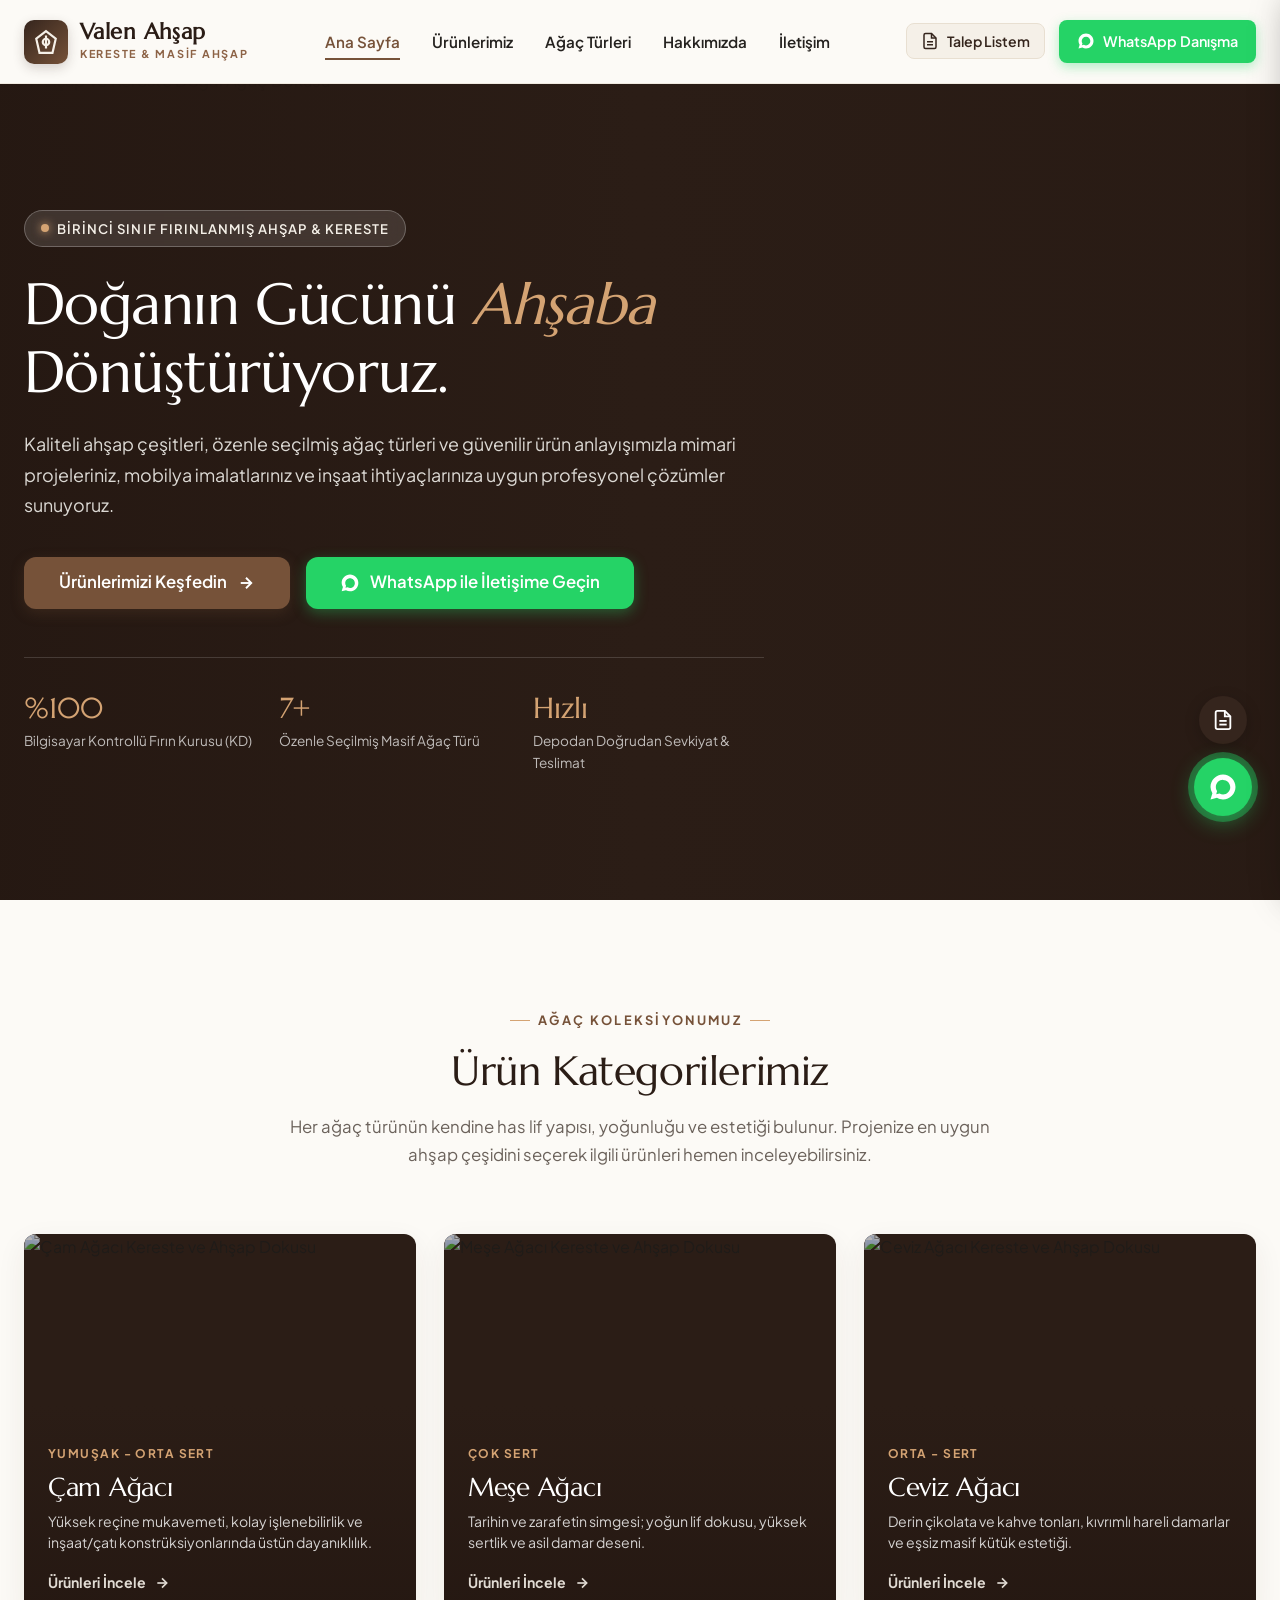
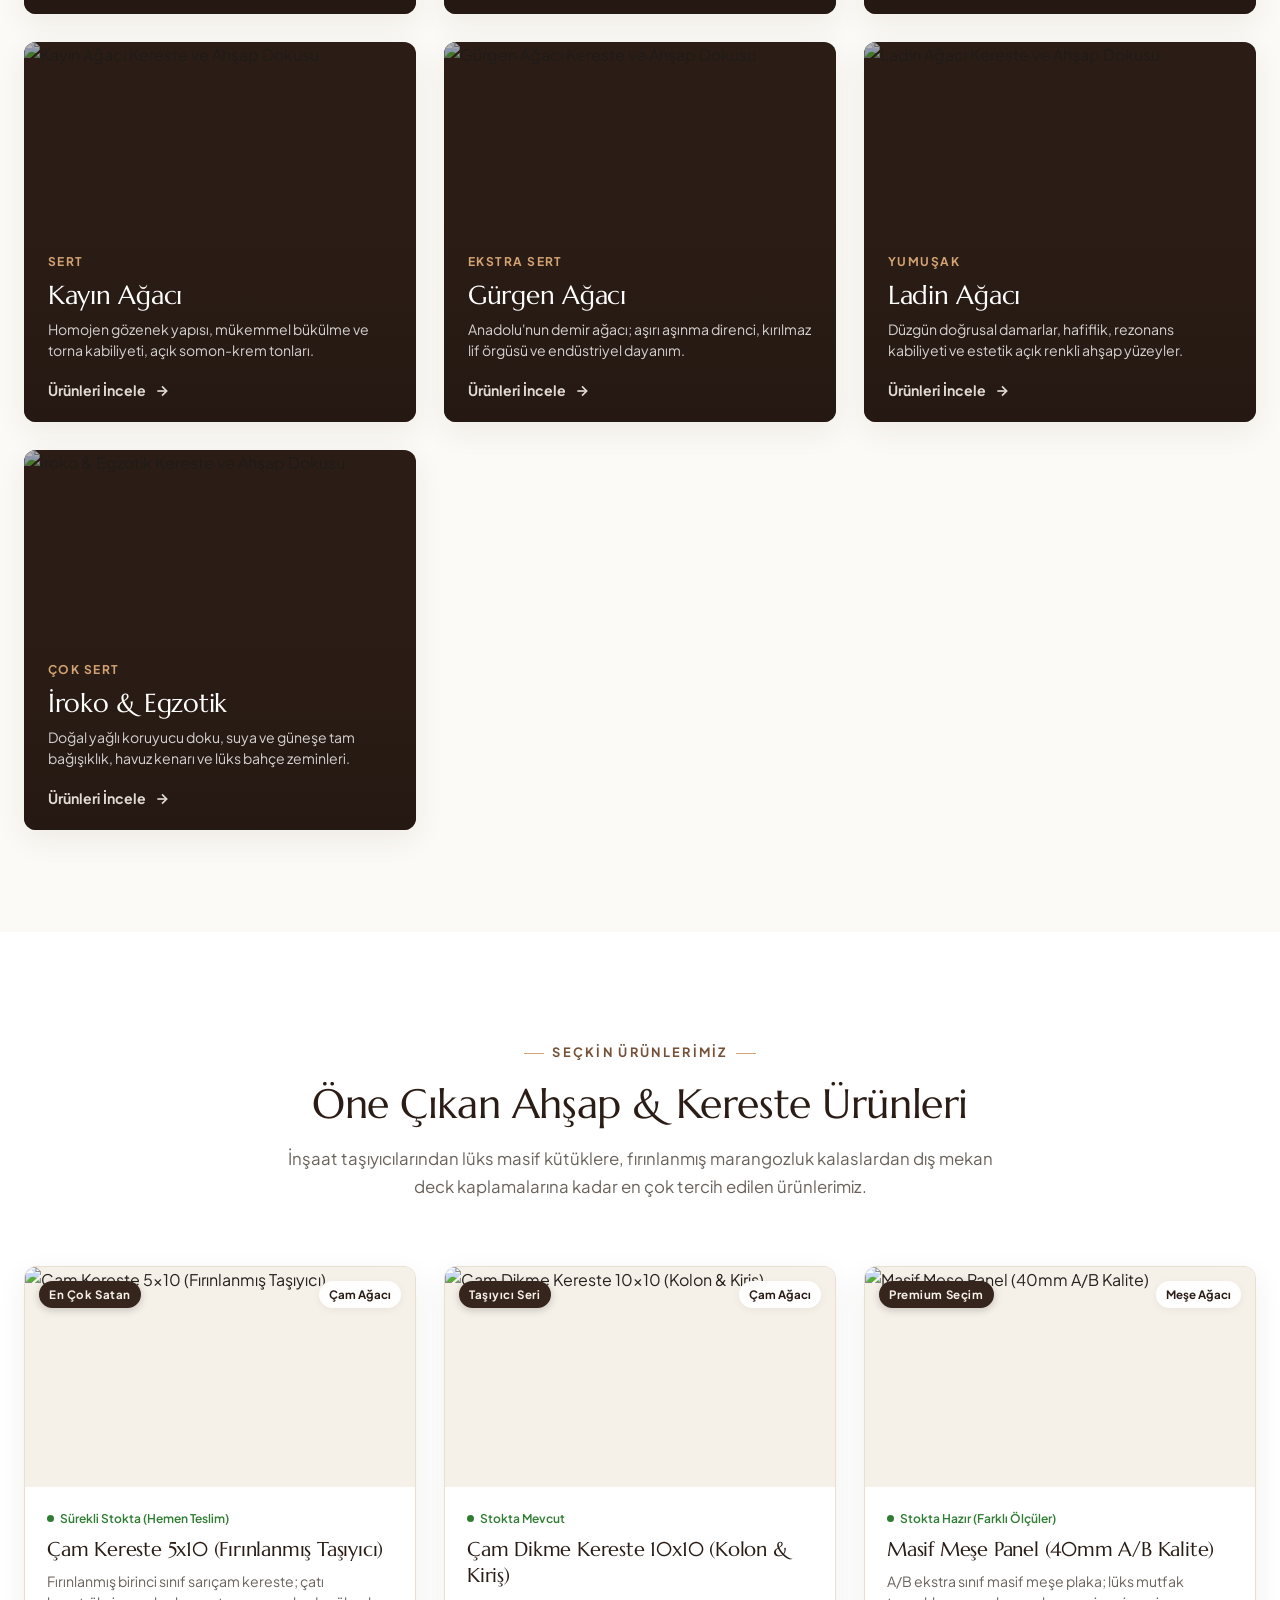
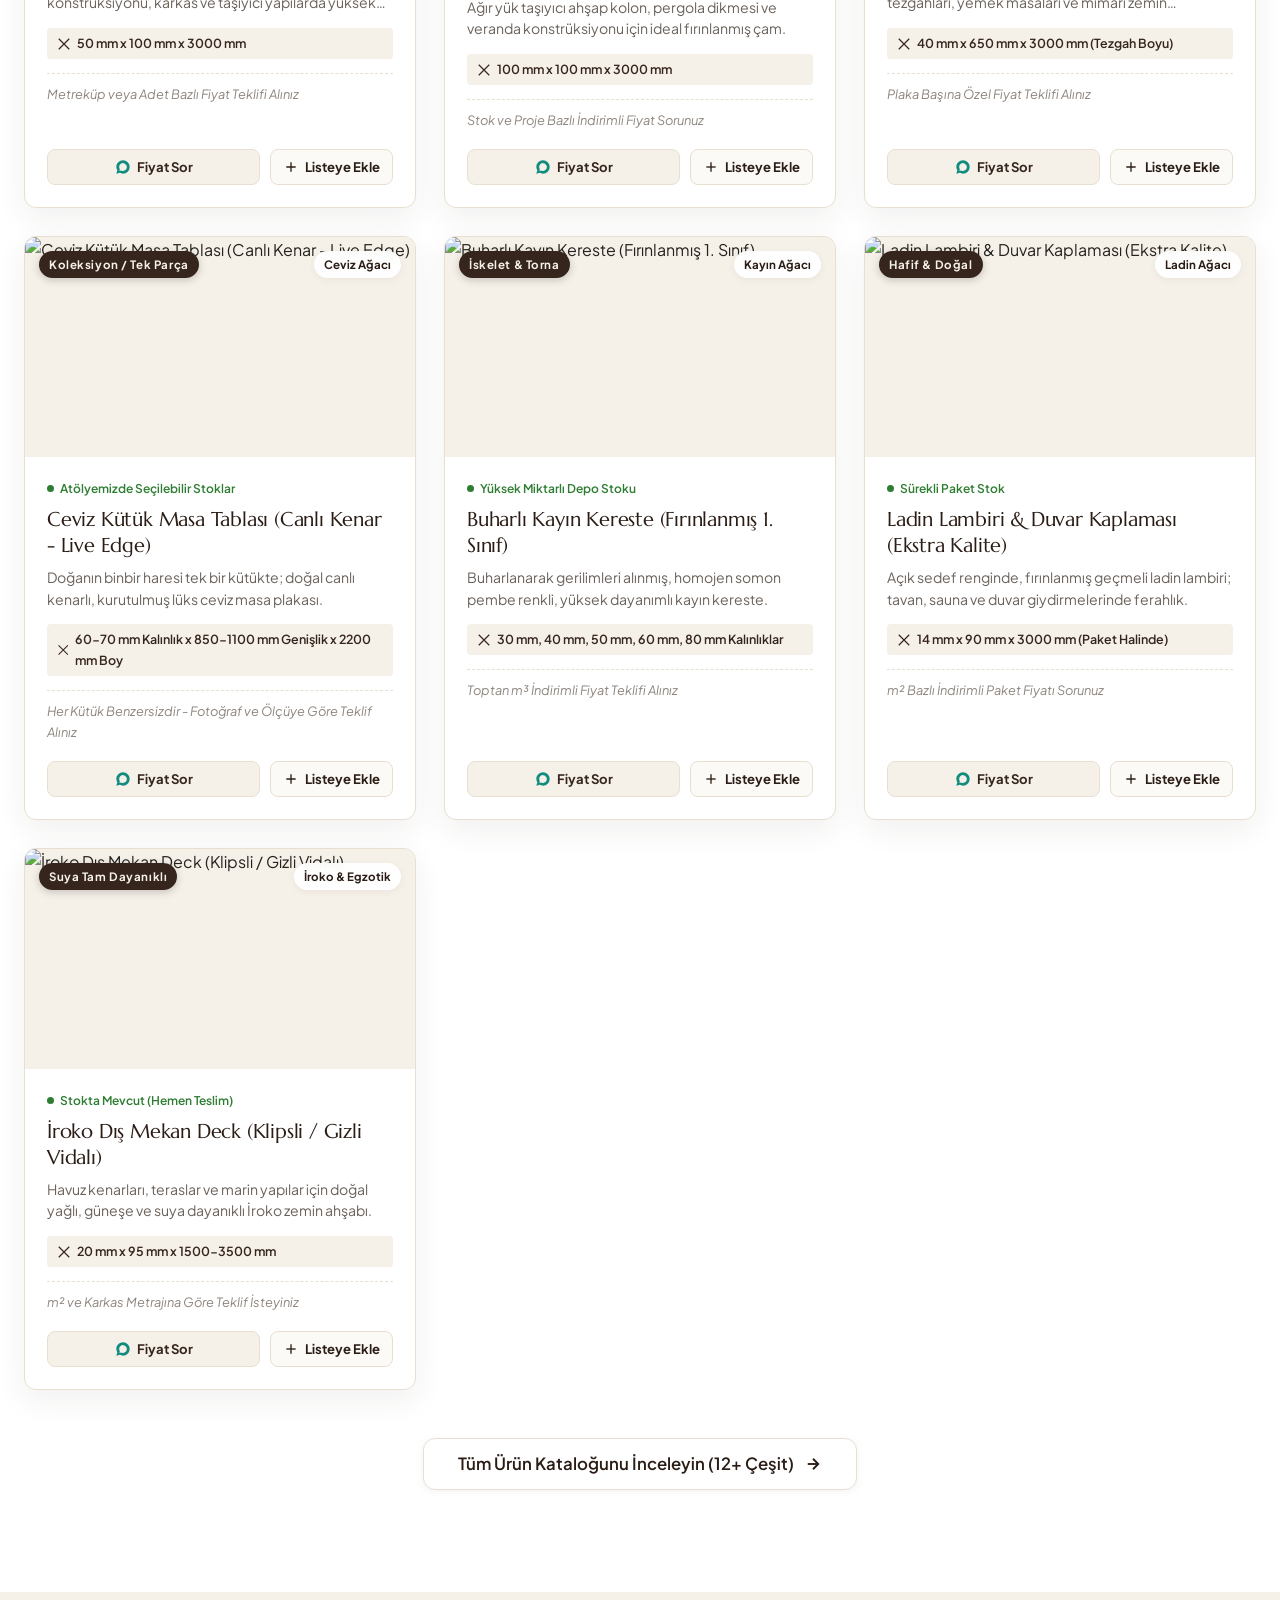
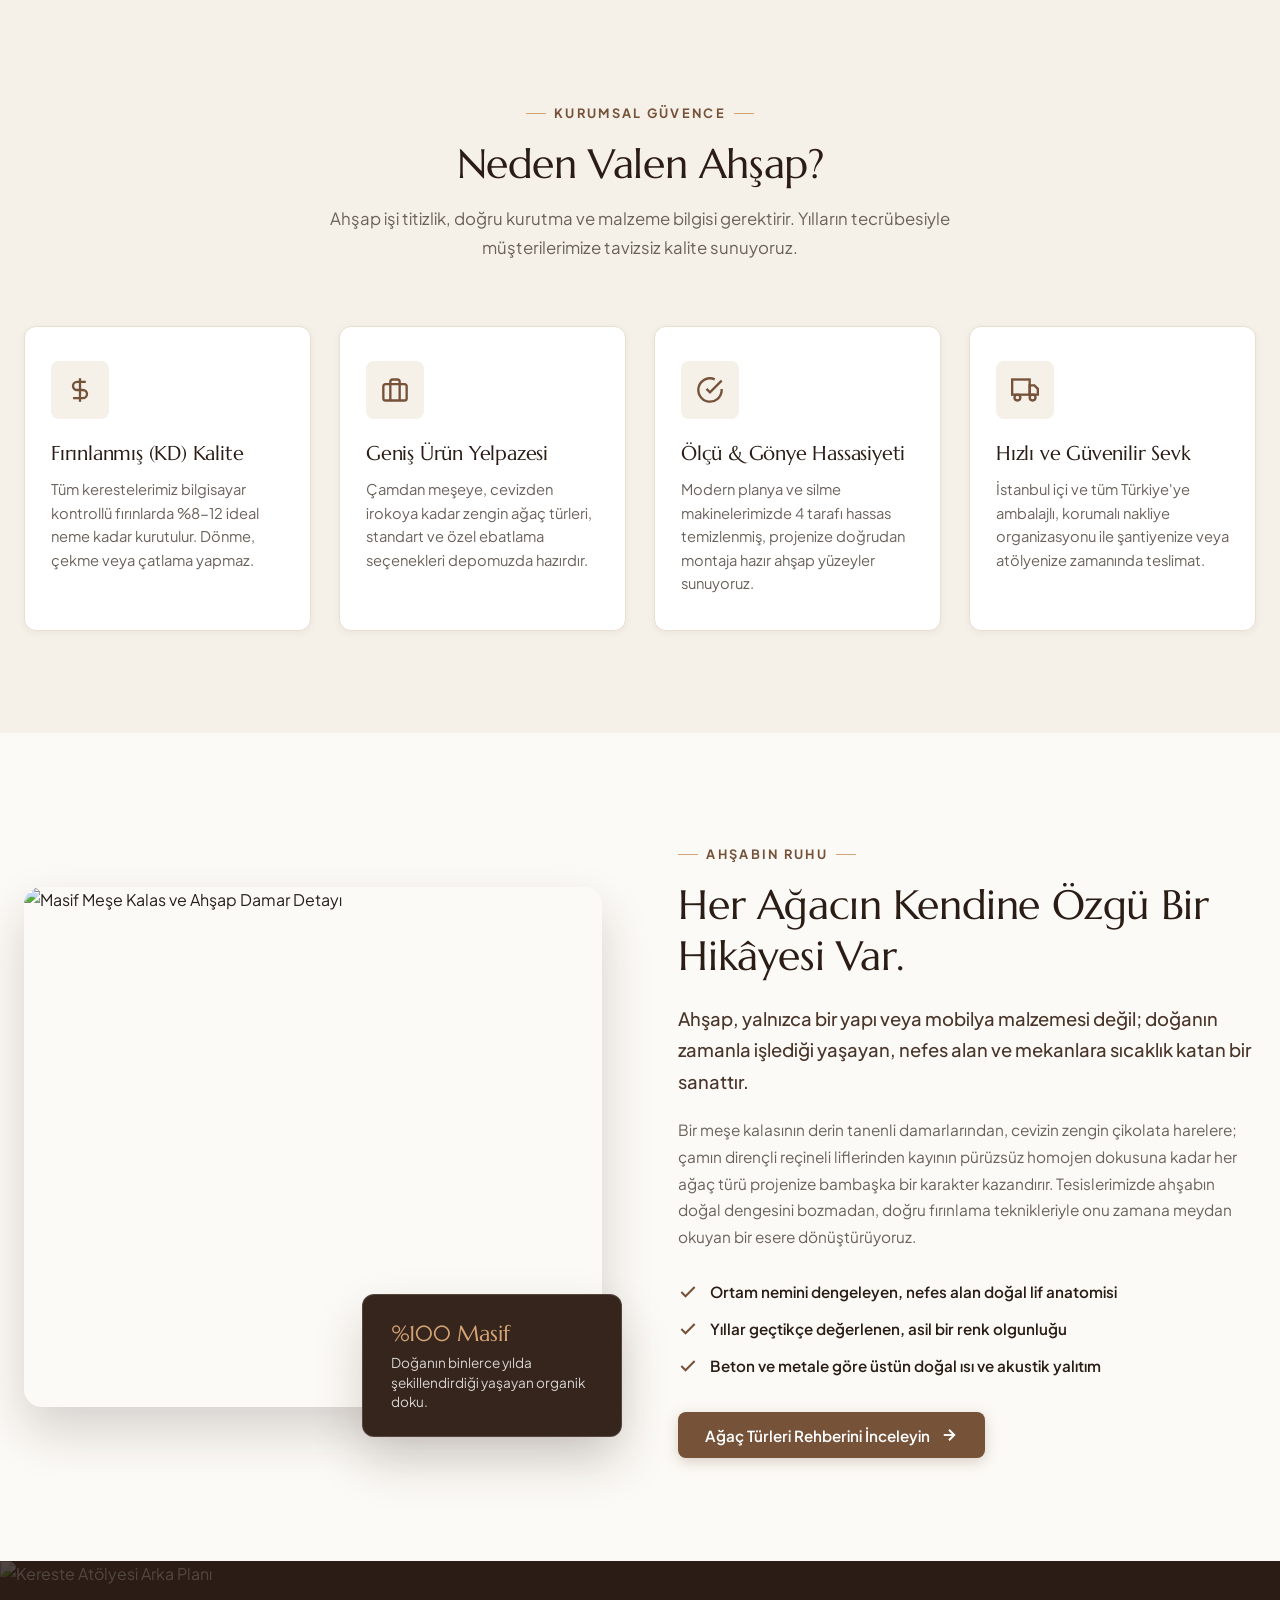
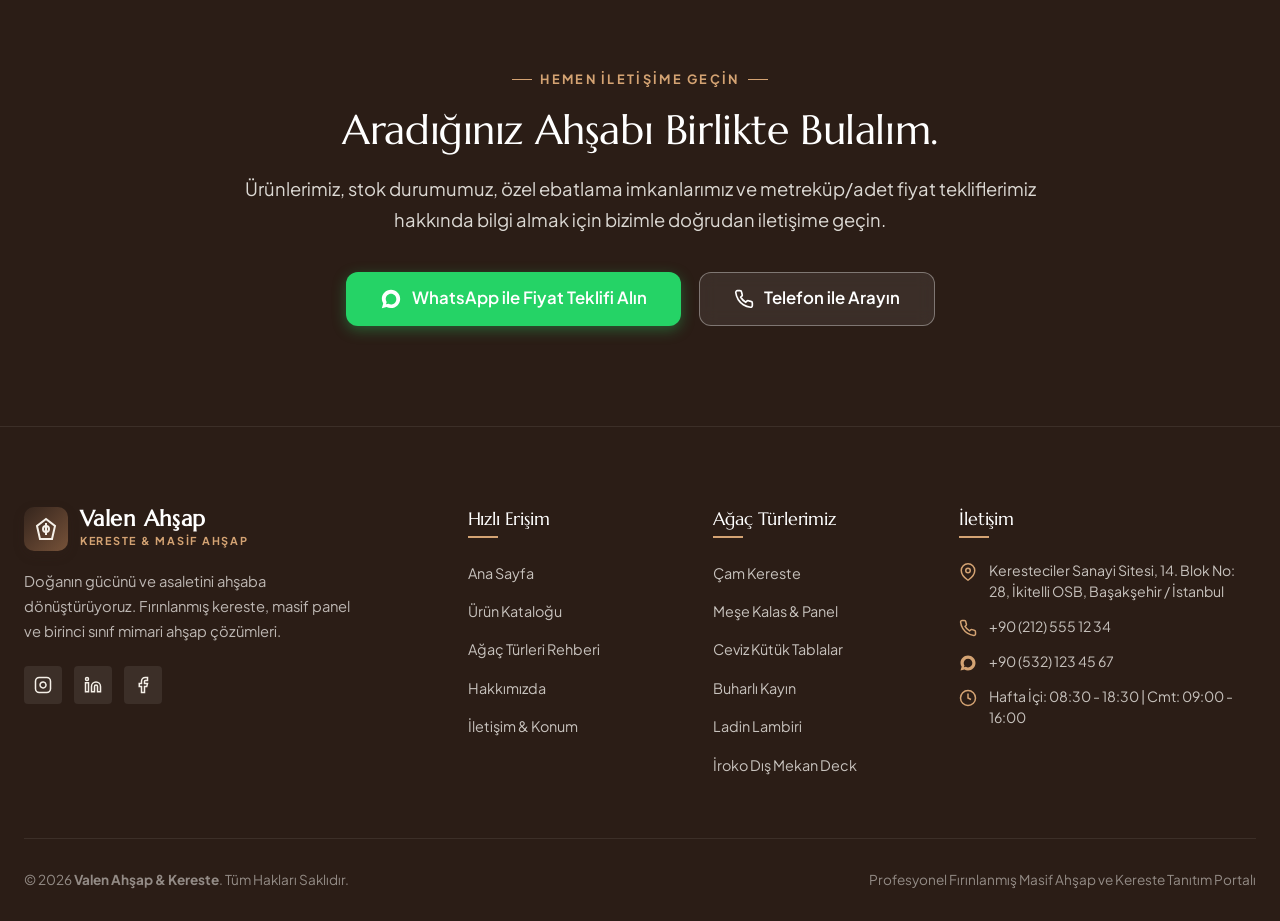
==== commit 38655f6e: "Add files via upload" ====
--- a/index.html
+++ b/index.html
@@ -248,7 +248,131 @@
       </div>
 
       <div class="categories-grid" id="homepage-categories-grid">
-        <!-- JS ile WOOD_CATEGORIES verisinden yüklenecek -->
+        <!-- 1. Çam Ağacı -->
+        <a href="urunler.html?kategori=cam" class="category-card" title="Çam Ağacı Ürünlerini Gör">
+          <img src="https://images.unsplash.com/photo-1546484396-fb3fc6f95f98?auto=format&fit=crop&w=900&q=80" alt="Çam Ağacı Kereste ve Ahşap Dokusu" class="category-card-bg" loading="lazy" />
+          <div class="category-card-gradient"></div>
+          <div class="category-card-content">
+            <span class="category-tag">Yumuşak - Orta Sert</span>
+            <h3 class="category-title">Çam Ağacı</h3>
+            <p class="category-desc">Yüksek reçine mukavemeti, kolay işlenebilirlik ve inşaat/çatı konstrüksiyonlarında üstün dayanıklılık.</p>
+            <span class="category-link-btn">
+              <span>Ürünleri İncele</span>
+              <svg width="16" height="16" viewBox="0 0 24 24" fill="none" stroke="currentColor" stroke-width="2.5">
+                <line x1="5" y1="12" x2="19" y2="12"></line>
+                <polyline points="12 5 19 12 12 19"></polyline>
+              </svg>
+            </span>
+          </div>
+        </a>
+
+        <!-- 2. Meşe Ağacı -->
+        <a href="urunler.html?kategori=mese" class="category-card" title="Meşe Ağacı Ürünlerini Gör">
+          <img src="https://images.unsplash.com/photo-1542456510-4710d436c4f2?auto=format&fit=crop&w=900&q=80" alt="Meşe Ağacı Kereste ve Ahşap Dokusu" class="category-card-bg" loading="lazy" />
+          <div class="category-card-gradient"></div>
+          <div class="category-card-content">
+            <span class="category-tag">Çok Sert</span>
+            <h3 class="category-title">Meşe Ağacı</h3>
+            <p class="category-desc">Tarihin ve zarafetin simgesi; yoğun lif dokusu, yüksek sertlik ve asil damar deseni.</p>
+            <span class="category-link-btn">
+              <span>Ürünleri İncele</span>
+              <svg width="16" height="16" viewBox="0 0 24 24" fill="none" stroke="currentColor" stroke-width="2.5">
+                <line x1="5" y1="12" x2="19" y2="12"></line>
+                <polyline points="12 5 19 12 12 19"></polyline>
+              </svg>
+            </span>
+          </div>
+        </a>
+
+        <!-- 3. Ceviz Ağacı -->
+        <a href="urunler.html?kategori=ceviz" class="category-card" title="Ceviz Ağacı Ürünlerini Gör">
+          <img src="https://images.unsplash.com/photo-1586023492125-27b2c045efd7?auto=format&fit=crop&w=900&q=80" alt="Ceviz Ağacı Kereste ve Ahşap Dokusu" class="category-card-bg" loading="lazy" />
+          <div class="category-card-gradient"></div>
+          <div class="category-card-content">
+            <span class="category-tag">Orta - Sert</span>
+            <h3 class="category-title">Ceviz Ağacı</h3>
+            <p class="category-desc">Derin çikolata ve kahve tonları, kıvrımlı hareli damarlar ve eşsiz masif kütük estetiği.</p>
+            <span class="category-link-btn">
+              <span>Ürünleri İncele</span>
+              <svg width="16" height="16" viewBox="0 0 24 24" fill="none" stroke="currentColor" stroke-width="2.5">
+                <line x1="5" y1="12" x2="19" y2="12"></line>
+                <polyline points="12 5 19 12 12 19"></polyline>
+              </svg>
+            </span>
+          </div>
+        </a>
+
+        <!-- 4. Kayın Ağacı -->
+        <a href="urunler.html?kategori=kayin" class="category-card" title="Kayın Ağacı Ürünlerini Gör">
+          <img src="https://images.unsplash.com/photo-1513694203232-719a280e022f?auto=format&fit=crop&w=900&q=80" alt="Kayın Ağacı Kereste ve Ahşap Dokusu" class="category-card-bg" loading="lazy" />
+          <div class="category-card-gradient"></div>
+          <div class="category-card-content">
+            <span class="category-tag">Sert</span>
+            <h3 class="category-title">Kayın Ağacı</h3>
+            <p class="category-desc">Homojen gözenek yapısı, mükemmel bükülme ve torna kabiliyeti, açık somon-krem tonları.</p>
+            <span class="category-link-btn">
+              <span>Ürünleri İncele</span>
+              <svg width="16" height="16" viewBox="0 0 24 24" fill="none" stroke="currentColor" stroke-width="2.5">
+                <line x1="5" y1="12" x2="19" y2="12"></line>
+                <polyline points="12 5 19 12 12 19"></polyline>
+              </svg>
+            </span>
+          </div>
+        </a>
+
+        <!-- 5. Gürgen Ağacı -->
+        <a href="urunler.html?kategori=gurgen" class="category-card" title="Gürgen Ağacı Ürünlerini Gör">
+          <img src="https://images.unsplash.com/photo-1502082553048-f009c37129b9?auto=format&fit=crop&w=900&q=80" alt="Gürgen Ağacı Kereste ve Ahşap Dokusu" class="category-card-bg" loading="lazy" />
+          <div class="category-card-gradient"></div>
+          <div class="category-card-content">
+            <span class="category-tag">Ekstra Sert</span>
+            <h3 class="category-title">Gürgen Ağacı</h3>
+            <p class="category-desc">Anadolu'nun demir ağacı; aşırı aşınma direnci, kırılmaz lif örgüsü ve endüstriyel dayanım.</p>
+            <span class="category-link-btn">
+              <span>Ürünleri İncele</span>
+              <svg width="16" height="16" viewBox="0 0 24 24" fill="none" stroke="currentColor" stroke-width="2.5">
+                <line x1="5" y1="12" x2="19" y2="12"></line>
+                <polyline points="12 5 19 12 12 19"></polyline>
+              </svg>
+            </span>
+          </div>
+        </a>
+
+        <!-- 6. Ladin Ağacı -->
+        <a href="urunler.html?kategori=ladin" class="category-card" title="Ladin Ağacı Ürünlerini Gör">
+          <img src="https://images.unsplash.com/photo-1473448912268-2022ce9509d8?auto=format&fit=crop&w=900&q=80" alt="Ladin Ağacı Kereste ve Ahşap Dokusu" class="category-card-bg" loading="lazy" />
+          <div class="category-card-gradient"></div>
+          <div class="category-card-content">
+            <span class="category-tag">Yumuşak</span>
+            <h3 class="category-title">Ladin Ağacı</h3>
+            <p class="category-desc">Düzgün doğrusal damarlar, hafiflik, rezonans kabiliyeti ve estetik açık renkli ahşap yüzeyler.</p>
+            <span class="category-link-btn">
+              <span>Ürünleri İncele</span>
+              <svg width="16" height="16" viewBox="0 0 24 24" fill="none" stroke="currentColor" stroke-width="2.5">
+                <line x1="5" y1="12" x2="19" y2="12"></line>
+                <polyline points="12 5 19 12 12 19"></polyline>
+              </svg>
+            </span>
+          </div>
+        </a>
+
+        <!-- 7. İroko & Egzotik -->
+        <a href="urunler.html?kategori=iroko" class="category-card" title="İroko & Egzotik Ürünlerini Gör">
+          <img src="https://images.unsplash.com/photo-1618221195710-dd6b41faaea6?auto=format&fit=crop&w=900&q=80" alt="İroko & Egzotik Kereste ve Ahşap Dokusu" class="category-card-bg" loading="lazy" />
+          <div class="category-card-gradient"></div>
+          <div class="category-card-content">
+            <span class="category-tag">Çok Sert</span>
+            <h3 class="category-title">İroko & Egzotik</h3>
+            <p class="category-desc">Doğal yağlı koruyucu doku, suya ve güneşe tam bağışıklık, havuz kenarı ve lüks bahçe zeminleri.</p>
+            <span class="category-link-btn">
+              <span>Ürünleri İncele</span>
+              <svg width="16" height="16" viewBox="0 0 24 24" fill="none" stroke="currentColor" stroke-width="2.5">
+                <line x1="5" y1="12" x2="19" y2="12"></line>
+                <polyline points="12 5 19 12 12 19"></polyline>
+              </svg>
+            </span>
+          </div>
+        </a>
       </div>
 
     </div>
@@ -607,13 +731,13 @@
   <!-- Ana Sayfa Kategori ve Öne Çıkan Ürünleri Yükleyici Betik -->
   <script>
     document.addEventListener("DOMContentLoaded", function () {
-      // 1. Kategorileri Render Et
+      // 1. Kategorileri Kontrol Et ve Gerekirse Render Et
       const catContainer = document.getElementById("homepage-categories-grid");
-      if (catContainer && window.WOOD_CATEGORIES) {
+      if (catContainer && catContainer.children.length === 0 && window.WOOD_CATEGORIES) {
         let catHtml = "";
         window.WOOD_CATEGORIES.forEach(cat => {
           catHtml += `
-            <a href="urunler.html?kategori=${cat.slug}" class="category-card reveal-on-scroll" title="${cat.name} Ürünlerini Gör">
+            <a href="urunler.html?kategori=${cat.slug}" class="category-card" title="${cat.name} Ürünlerini Gör">
               <img src="${cat.image}" alt="${cat.name} Kereste ve Ahşap Dokusu" class="category-card-bg" loading="lazy" />
               <div class="category-card-gradient"></div>
               <div class="category-card-content">
@@ -636,7 +760,7 @@
 
       // 2. Öne Çıkan Ürünleri Render Et (featured: true olanlar)
       const featContainer = document.getElementById("homepage-featured-products-grid");
-      if (featContainer && window.WOOD_PRODUCTS) {
+      if (featContainer && featContainer.children.length === 0 && window.WOOD_PRODUCTS) {
         const featured = window.WOOD_PRODUCTS.filter(p => p.featured);
         let featHtml = "";
         featured.forEach(product => {
@@ -645,7 +769,7 @@
           const waLink = window.SITE_CONFIG.getProductWhatsAppLink(product.name, product.categoryName, firstDim);
 
           featHtml += `
-            <article class="product-card reveal-on-scroll" data-id="${product.id}">
+            <article class="product-card" data-id="${product.id}">
               <div class="product-card-media">
                 ${product.badge ? `<span class="product-card-badge">${product.badge}</span>` : ""}
                 <span class="product-category-pill">${product.categoryName}</span>
@@ -711,6 +835,10 @@
         });
         featContainer.innerHTML = featHtml;
       }
+
+      if (window.initScrollAnimations) {
+        window.initScrollAnimations();
+      }
     });
   </script>
 </body>
